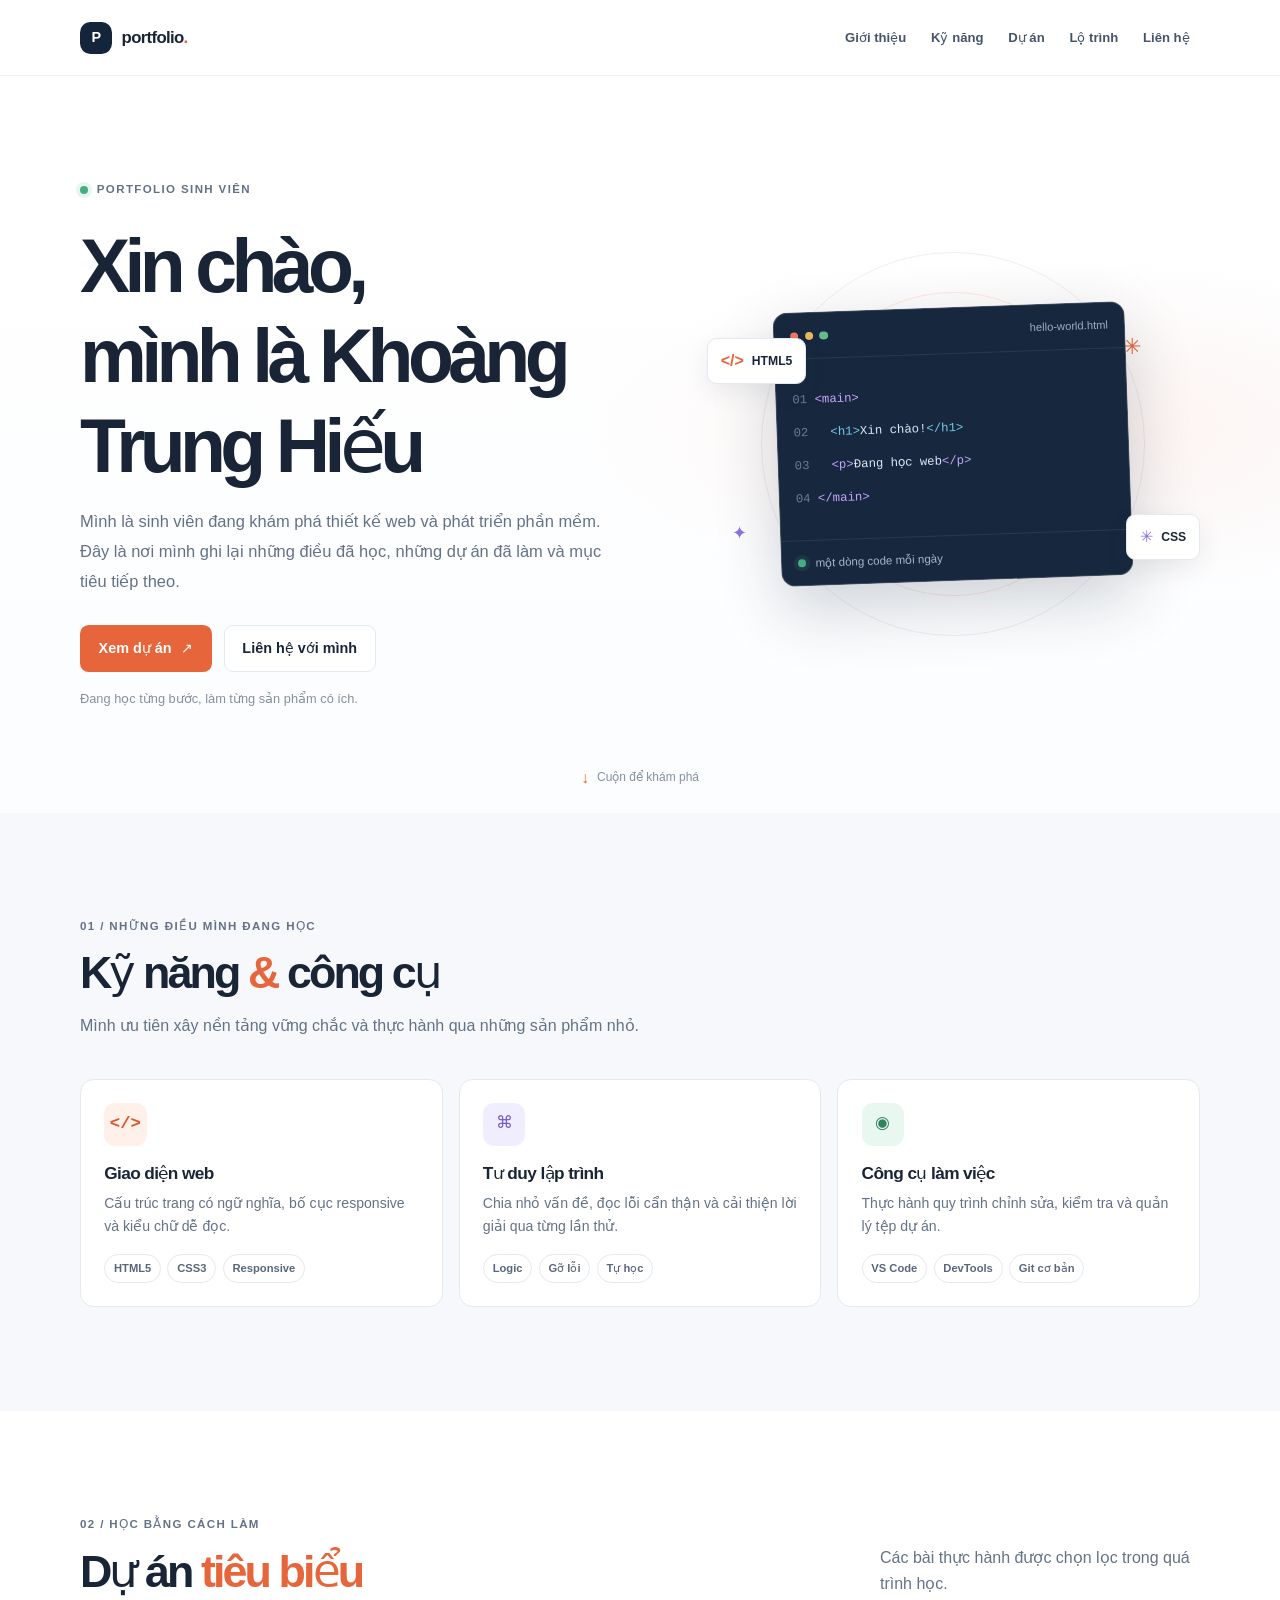
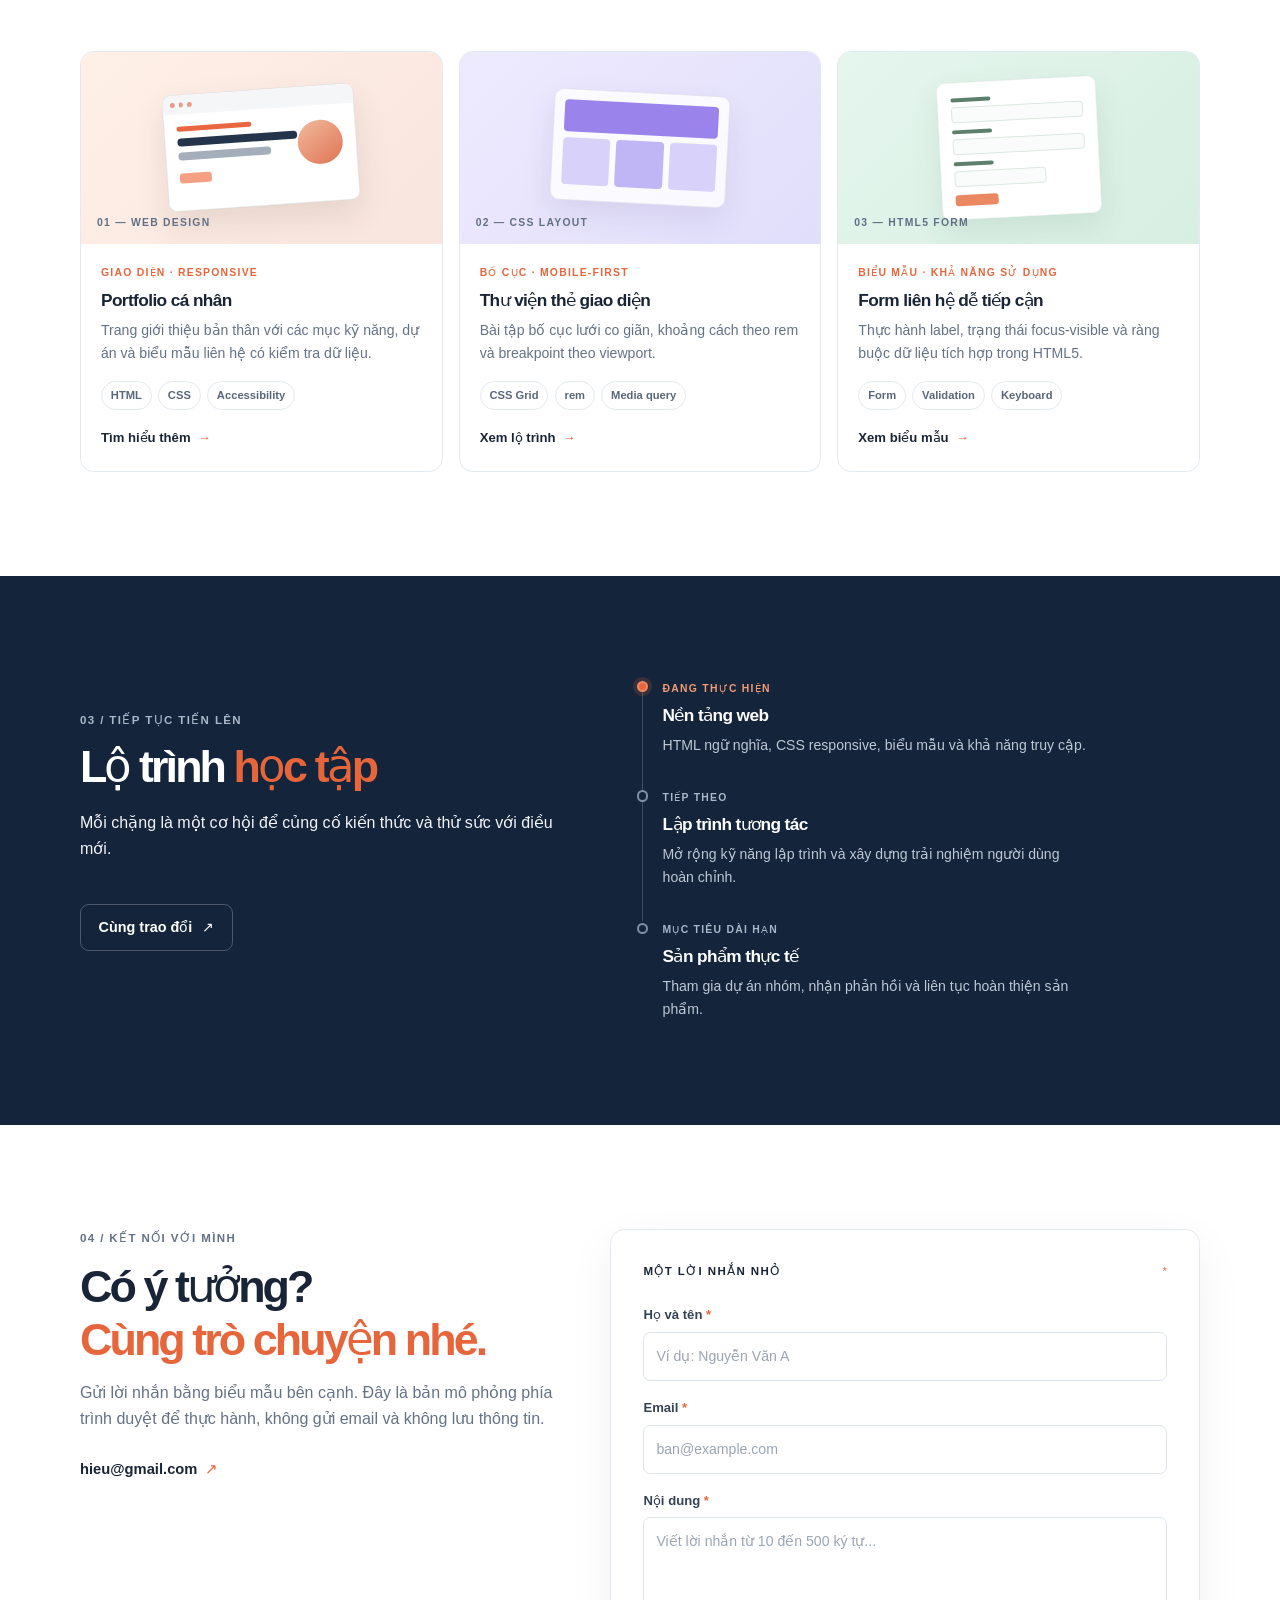
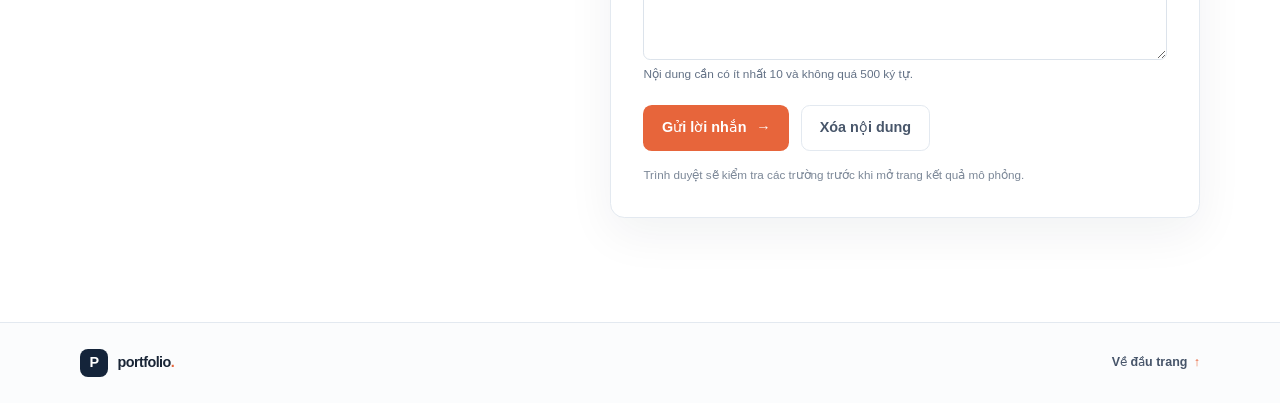
==== index.html @ a83f51d6 "push1" ====
<!doctype html>
<html lang="vi">
  <head>
    <meta charset="utf-8" />
    <meta name="viewport" content="width=device-width, initial-scale=1" />
    <meta
      name="description"
      content="Portfolio cá nhân giới thiệu kỹ năng, dự án và lộ trình học tập."
    />
    <title>Portfolio | Khoàng Trung Hiếu</title>
    <link rel="stylesheet" href="css/style.css" />
  </head>
  <body>
    <a class="skip-link" href="#main">Bỏ qua điều hướng</a>

    <header class="site-header">
      <div class="container header-inner">
        <a class="brand" href="#intro" aria-label="Portfolio, về đầu trang">
          <span class="brand-mark" aria-hidden="true">P</span>
          <span>portfolio<span class="brand-dot">.</span></span>
        </a>
        <nav class="site-nav" aria-label="Điều hướng chính">
          <a href="#intro">Giới thiệu</a>
          <a href="#skills">Kỹ năng</a>
          <a href="#projects">Dự án</a>
          <a href="#learning">Lộ trình</a>
          <a href="#contact">Liên hệ</a>
        </nav>
      </div>
    </header>

    <main id="main">
      <section class="hero section" id="intro" aria-labelledby="intro-title">
        <div class="container hero-grid">
          <div class="hero-copy">
            <p class="eyebrow">
              <span class="status-dot" aria-hidden="true"></span> PORTFOLIO SINH
              VIÊN
            </p>
            <h1 id="intro-title">Xin chào,<br />mình là Khoàng Trung Hiếu</h1>
            <p class="hero-lede">
              Mình là sinh viên đang khám phá thiết kế web và phát triển phần
              mềm. Đây là nơi mình ghi lại những điều đã học, những dự án đã làm
              và mục tiêu tiếp theo.
            </p>
            <div class="hero-actions">
              <a class="button button-primary" href="#projects"
                >Xem dự án <span aria-hidden="true">↗</span></a
              >
              <a class="button button-quiet" href="#contact"
                >Liên hệ với mình</a
              >
            </div>
            <p class="hero-note">
              Đang học từng bước, làm từng sản phẩm có ích.
            </p>
          </div>
          <div
            class="hero-art"
            aria-label="Minh họa các thẻ giao diện và mã HTML"
            role="img"
          >
            <div class="art-orbit orbit-one"></div>
            <div class="art-orbit orbit-two"></div>
            <div class="code-card">
              <div class="code-top">
                <span></span><span></span><span></span
                ><small>hello-world.html</small>
              </div>
              <div class="code-lines" aria-hidden="true">
                <p>
                  <span class="code-muted">01</span>
                  <span class="code-purple">&lt;main&gt;</span>
                </p>
                <p>
                  <span class="code-muted">02</span> &nbsp;
                  <span class="code-blue">&lt;h1&gt;</span>Xin chào!<span
                    class="code-blue"
                    >&lt;/h1&gt;</span
                  >
                </p>
                <p>
                  <span class="code-muted">03</span> &nbsp;
                  <span class="code-purple">&lt;p&gt;</span>Đang học web<span
                    class="code-purple"
                    >&lt;/p&gt;</span
                  >
                </p>
                <p>
                  <span class="code-muted">04</span>
                  <span class="code-purple">&lt;/main&gt;</span>
                </p>
              </div>
              <div class="code-footer">
                <span class="status-dot" aria-hidden="true"></span> một dòng
                code mỗi ngày
              </div>
            </div>
            <div class="floating-chip chip-html">
              <span aria-hidden="true">&lt;/&gt;</span> HTML5
            </div>
            <div class="floating-chip chip-css">
              <span aria-hidden="true">✳</span> CSS
            </div>
            <span class="hero-spark spark-one" aria-hidden="true">✳</span>
            <span class="hero-spark spark-two" aria-hidden="true">✦</span>
          </div>
        </div>
        <a class="scroll-cue" href="#skills"
          ><span aria-hidden="true">↓</span> Cuộn để khám phá</a
        >
      </section>

      <section
        class="section section-soft"
        id="skills"
        aria-labelledby="skills-title"
      >
        <div class="container">
          <div class="section-heading">
            <p class="eyebrow">01 / NHỮNG ĐIỀU MÌNH ĐANG HỌC</p>
            <h2 id="skills-title">
              Kỹ năng <span class="text-accent">&amp;</span> công cụ
            </h2>
            <p>
              Mình ưu tiên xây nền tảng vững chắc và thực hành qua những sản
              phẩm nhỏ.
            </p>
          </div>
          <div class="skills-grid">
            <article class="skill-card">
              <span class="skill-icon icon-orange" aria-hidden="true"
                >&lt;/&gt;</span
              >
              <h3>Giao diện web</h3>
              <p>
                Cấu trúc trang có ngữ nghĩa, bố cục responsive và kiểu chữ dễ
                đọc.
              </p>
              <ul class="tag-list" aria-label="Công nghệ">
                <li>HTML5</li>
                <li>CSS3</li>
                <li>Responsive</li>
              </ul>
            </article>
            <article class="skill-card">
              <span class="skill-icon icon-purple" aria-hidden="true">⌘</span>
              <h3>Tư duy lập trình</h3>
              <p>
                Chia nhỏ vấn đề, đọc lỗi cẩn thận và cải thiện lời giải qua từng
                lần thử.
              </p>
              <ul class="tag-list" aria-label="Kỹ năng">
                <li>Logic</li>
                <li>Gỡ lỗi</li>
                <li>Tự học</li>
              </ul>
            </article>
            <article class="skill-card">
              <span class="skill-icon icon-green" aria-hidden="true">◉</span>
              <h3>Công cụ làm việc</h3>
              <p>
                Thực hành quy trình chỉnh sửa, kiểm tra và quản lý tệp dự án.
              </p>
              <ul class="tag-list" aria-label="Công cụ">
                <li>VS Code</li>
                <li>DevTools</li>
                <li>Git cơ bản</li>
              </ul>
            </article>
          </div>
        </div>
      </section>

      <section class="section" id="projects" aria-labelledby="projects-title">
        <div class="container">
          <div class="section-heading heading-row">
            <div>
              <p class="eyebrow">02 / HỌC BẰNG CÁCH LÀM</p>
              <h2 id="projects-title">
                Dự án <span class="text-accent">tiêu biểu</span>
              </h2>
            </div>
            <p>Các bài thực hành được chọn lọc trong quá trình học.</p>
          </div>
          <div class="projects-grid">
            <article class="project-card project-featured">
              <div class="project-visual visual-portfolio" aria-hidden="true">
                <div class="mini-browser">
                  <div class="mini-browser-bar"><i></i><i></i><i></i></div>
                  <div class="mini-content">
                    <span></span><b></b><b></b><em></em>
                    <div class="mini-avatar"></div>
                  </div>
                </div>
                <span class="visual-label">01 — WEB DESIGN</span>
              </div>
              <div class="project-body">
                <p class="project-kicker">GIAO DIỆN · RESPONSIVE</p>
                <h3>Portfolio cá nhân</h3>
                <p>
                  Trang giới thiệu bản thân với các mục kỹ năng, dự án và biểu
                  mẫu liên hệ có kiểm tra dữ liệu.
                </p>
                <ul class="tag-list" aria-label="Công nghệ dự án portfolio">
                  <li>HTML</li>
                  <li>CSS</li>
                  <li>Accessibility</li>
                </ul>
                <a class="text-link" href="#contact"
                  >Tìm hiểu thêm <span aria-hidden="true">→</span></a
                >
              </div>
            </article>
            <article class="project-card">
              <div class="project-visual visual-layout" aria-hidden="true">
                <div class="layout-window">
                  <span></span><span></span><span></span><span></span
                  ><span></span><span></span>
                </div>
                <span class="visual-label">02 — CSS LAYOUT</span>
              </div>
              <div class="project-body">
                <p class="project-kicker">BỐ CỤC · MOBILE-FIRST</p>
                <h3>Thư viện thẻ giao diện</h3>
                <p>
                  Bài tập bố cục lưới co giãn, khoảng cách theo rem và
                  breakpoint theo viewport.
                </p>
                <ul class="tag-list" aria-label="Công nghệ thư viện giao diện">
                  <li>CSS Grid</li>
                  <li>rem</li>
                  <li>Media query</li>
                </ul>
                <a class="text-link" href="#learning"
                  >Xem lộ trình <span aria-hidden="true">→</span></a
                >
              </div>
            </article>
            <article class="project-card">
              <div class="project-visual visual-form" aria-hidden="true">
                <div class="mini-form">
                  <span></span><b></b><span></span><b></b><span></span
                  ><b class="short-field"></b><i></i>
                </div>
                <span class="visual-label">03 — HTML5 FORM</span>
              </div>
              <div class="project-body">
                <p class="project-kicker">BIỂU MẪU · KHẢ NĂNG SỬ DỤNG</p>
                <h3>Form liên hệ dễ tiếp cận</h3>
                <p>
                  Thực hành label, trạng thái focus-visible và ràng buộc dữ liệu
                  tích hợp trong HTML5.
                </p>
                <ul class="tag-list" aria-label="Công nghệ form">
                  <li>Form</li>
                  <li>Validation</li>
                  <li>Keyboard</li>
                </ul>
                <a class="text-link" href="#contact"
                  >Xem biểu mẫu <span aria-hidden="true">→</span></a
                >
              </div>
            </article>
          </div>
        </div>
      </section>

      <section
        class="section section-dark"
        id="learning"
        aria-labelledby="learning-title"
      >
        <div class="container learning-grid">
          <div class="section-heading">
            <p class="eyebrow">03 / TIẾP TỤC TIẾN LÊN</p>
            <h2 id="learning-title">
              Lộ trình <span class="text-accent">học tập</span>
            </h2>
            <p>
              Mỗi chặng là một cơ hội để củng cố kiến thức và thử sức với điều
              mới.
            </p>
            <a class="button button-outline" href="#contact"
              >Cùng trao đổi <span aria-hidden="true">↗</span></a
            >
          </div>
          <ol class="timeline">
            <li class="timeline-item is-current">
              <span class="timeline-marker" aria-hidden="true"></span>
              <p class="timeline-date">ĐANG THỰC HIỆN</p>
              <h3>Nền tảng web</h3>
              <p>
                HTML ngữ nghĩa, CSS responsive, biểu mẫu và khả năng truy cập.
              </p>
            </li>
            <li class="timeline-item">
              <span class="timeline-marker" aria-hidden="true"></span>
              <p class="timeline-date">TIẾP THEO</p>
              <h3>Lập trình tương tác</h3>
              <p>
                Mở rộng kỹ năng lập trình và xây dựng trải nghiệm người dùng
                hoàn chỉnh.
              </p>
            </li>
            <li class="timeline-item">
              <span class="timeline-marker" aria-hidden="true"></span>
              <p class="timeline-date">MỤC TIÊU DÀI HẠN</p>
              <h3>Sản phẩm thực tế</h3>
              <p>
                Tham gia dự án nhóm, nhận phản hồi và liên tục hoàn thiện sản
                phẩm.
              </p>
            </li>
          </ol>
        </div>
      </section>

      <section
        class="section contact-section"
        id="contact"
        aria-labelledby="contact-title"
      >
        <div class="container contact-grid">
          <div class="contact-copy">
            <p class="eyebrow">04 / KẾT NỐI VỚI MÌNH</p>
            <h2 id="contact-title">
              Có ý tưởng?<br /><span class="text-accent"
                >Cùng trò chuyện nhé.</span
              >
            </h2>
            <p>
              Gửi lời nhắn bằng biểu mẫu bên cạnh. Đây là bản mô phỏng phía
              trình duyệt để thực hành, không gửi email và không lưu thông tin.
            </p>

            <a class="contact-email" href="mailto:hieu@gmail.com.com"
              >hieu@gmail.com <span aria-hidden="true">↗</span></a
            >
          </div>
          <form class="contact-form" action="ket-qua.html" method="get">
            <div class="form-heading">
              <span class="form-step">MỘT LỜI NHẮN NHỎ</span>
              <span class="form-required"
                ><span aria-hidden="true">*</span></span
              >
            </div>
            <div class="form-field">
              <label for="fullname"
                >Họ và tên <span aria-hidden="true">*</span></label
              >
              <input
                id="fullname"
                name="fullname"
                type="text"
                autocomplete="name"
                minlength="2"
                maxlength="80"
                required
                placeholder="Ví dụ: Nguyễn Văn A"
              />
            </div>
            <div class="form-field">
              <label for="email">Email <span aria-hidden="true">*</span></label>
              <input
                id="email"
                name="email"
                type="email"
                autocomplete="email"
                maxlength="254"
                required
                placeholder="ban@example.com"
              />
            </div>
            <div class="form-field">
              <label for="message"
                >Nội dung <span aria-hidden="true">*</span></label
              >
              <textarea
                id="message"
                name="message"
                rows="5"
                minlength="10"
                maxlength="500"
                required
                aria-describedby="message-help"
                placeholder="Viết lời nhắn từ 10 đến 500 ký tự..."
              ></textarea>
              <p class="field-help" id="message-help">
                Nội dung cần có ít nhất 10 và không quá 500 ký tự.
              </p>
            </div>
            <div class="form-actions">
              <button class="button button-primary" type="submit">
                Gửi lời nhắn <span aria-hidden="true">→</span>
              </button>
              <button class="button button-reset" type="reset">
                Xóa nội dung
              </button>
            </div>
            <p class="form-footnote">
              Trình duyệt sẽ kiểm tra các trường trước khi mở trang kết quả mô
              phỏng.
            </p>
          </form>
        </div>
      </section>
    </main>

    <footer class="site-footer">
      <div class="container footer-inner">
        <a class="brand footer-brand" href="#intro"
          ><span class="brand-mark" aria-hidden="true">P</span
          ><span>portfolio<span class="brand-dot">.</span></span></a
        >

        <a class="back-top" href="#intro"
          >Về đầu trang <span aria-hidden="true">↑</span></a
        >
      </div>
    </footer>
  </body>
</html>
---- css/style.css ----
/* Màu và giới hạn chiều rộng dùng chung toàn trang.
   Đổi biến tại đây để cập nhật đồng bộ màu chữ, nền, focus và điểm nhấn. */
:root {
  color-scheme: light;
  --ink: #192536;
  --muted: #647286;
  --soft: #f1f5fa;
  --paper: #ffffff;
  --line: #e3e9f0;
  --focus: #f06b3d;
  --hover: #d9562d;
  --accent: #e7653b;
  --navy: #14243a;
  --green: #46ad83;
  --purple: #8b73df;
  --content: 70rem;
  font-family: "Segoe UI", Arial, sans-serif;
  color: var(--ink);
  background: var(--paper);
  font-synthesis: none;
  text-rendering: optimizeLegibility;
}

/* Tính cả padding và border vào width/height để phần tử không vượt khung. */
* {
  box-sizing: border-box;
}

/* Cuộn tới các mục điều hướng mượt; scroll-padding chừa khoảng thở khi tới đích. */
html {
  scroll-behavior: smooth;
  scroll-padding-top: 1.5rem;
}

/* Cỡ chữ cơ sở 1rem và line-height tạo nhịp đọc thoáng cho nội dung. */
body {
  min-width: 20rem;
  margin: 0;
  font-size: 1rem;
  line-height: 1.65;
}

/* Link giữ màu chữ của vùng chứa; bỏ gạch chân mặc định để dùng kiểu giao diện riêng. */
a {
  color: inherit;
  text-decoration: none;
}

/* Nút và trường nhập kế thừa font trang để kiểu chữ không lệch giữa trình duyệt. */
button,
input,
textarea {
  font: inherit;
}

/* Bỏ lớp chớp màu mặc định trên một số trình duyệt di động khi chạm. */
button,
a,
input,
textarea {
  -webkit-tap-highlight-color: transparent;
}

/* Chỉ báo bàn phím dùng chung cho link, nút và trường nhập.
   Không bỏ outline: viền cam và khoảng lệch giúp nhận biết phần tử đang được focus. */
a:focus-visible,
button:focus-visible,
input:focus-visible,
textarea:focus-visible {
  outline: 0.1875rem solid var(--focus);
  outline-offset: 0.1875rem;
}

/* Nút dùng cùng màu chữ kế thừa, còn màu nền/viền được đặt theo từng biến thể. */
button {
  color: inherit;
}

/* Màu chọn văn bản đồng bộ với bảng màu tối của trang. */
::selection {
  color: var(--paper);
  background: var(--navy);
}

/* Khung nội dung giữa trang: co theo màn hình nhưng có chiều rộng tối đa. */
.container {
  width: min(var(--content), calc(100% - 2.5rem));
  margin-inline: auto;
}

/* Khoảng cách dọc mặc định giữa các phần; breakpoint desktop tăng thêm. */
.section {
  padding-block: 5.5rem;
}

/* Nền dịu để phân biệt một số phần với nền trắng chính. */
.section-soft {
  background: #f6f8fb;
}

/* Nhãn phụ dùng chung cho tiêu đề mục, dự án, form và mốc thời gian. */
.eyebrow,
.project-kicker,
.form-step,
.timeline-date {
  margin: 0;
  color: var(--muted);
  font-size: 0.72rem;
  font-weight: 700;
  letter-spacing: 0.12em;
}

/* Chữ nhấn màu cam dùng trong tiêu đề và các đoạn cần nổi bật. */
.text-accent {
  color: var(--accent);
}

/* Liên kết bỏ qua menu: nằm ngoài màn hình đến khi người dùng bàn phím focus. */
.skip-link {
  position: fixed;
  z-index: 20;
  top: 0.75rem;
  left: 0.75rem;
  padding: 0.65rem 1rem;
  transform: translateY(-160%);
  border-radius: 0.5rem;
  color: var(--paper);
  background: var(--navy);
}

/* Đưa liên kết bỏ qua vào màn hình khi nhận focus bàn phím. */
.skip-link:focus {
  transform: translateY(0);
}

/* Header nằm trên nội dung trang nhưng không che các thành phần focus. */
.site-header {
  position: relative;
  z-index: 5;
  border-bottom: 1px solid rgb(226 233 240 / 75%);
  background: var(--paper);
}

/* Logo và footer dùng flex để căn giữa theo chiều dọc và tách hai đầu. */
.header-inner,
.footer-inner {
  display: flex;
  min-height: 4.7rem;
  align-items: center;
  justify-content: space-between;
  gap: 1.5rem;
}

/* Logo là link về đầu trang; không co lại khi menu chiếm thêm chỗ. */
.brand {
  display: inline-flex;
  flex: 0 0 auto;
  align-items: center;
  gap: 0.6rem;
  font-family: "Segoe UI", Arial, sans-serif;
  font-size: 1.05rem;
  font-weight: 800;
  letter-spacing: -0.04em;
}

/* Ô chữ cái tạo dấu nhận diện logo, giữ hình vuông bằng aspect-ratio. */
.brand-mark {
  display: grid;
  width: 2rem;
  aspect-ratio: 1;
  place-items: center;
  border-radius: 0.65rem;
  color: white;
  background: var(--navy);
  font-size: 0.9rem;
}

/* Dấu chấm trong chữ logo lấy màu nhấn. */
.brand-dot {
  color: var(--accent);
}

/* Menu tự xuống dòng khi thiếu chỗ, căn các liên kết về phía cuối header. */
.site-nav {
  display: flex;
  flex-wrap: wrap;
  align-items: center;
  justify-content: flex-end;
  gap: 0.25rem;
}

/* Vùng bấm menu có padding; transition đặt ở trạng thái gốc để cả vào và ra mượt. */
.site-nav a {
  padding: 0.55rem 0.65rem;
  border-radius: 0.4rem;
  color: #465469;
  font-size: 0.82rem;
  font-weight: 600;
  transition: background-color 180ms ease, color 180ms ease;
}

/* Hover đổi nền nhẹ và màu chữ, không làm mất khả năng focus-visible bằng bàn phím. */
.site-nav a:hover {
  color: var(--ink);
  background: var(--soft);
}

/* Hero là phần giới thiệu đầu trang; gradient nền tạo điểm nhấn mà không cần ảnh ngoài. */
.hero {
  position: relative;
  display: flex;
  min-height: 36rem;
  align-items: center;
  overflow: hidden;
  padding-block: 5rem 6rem;
  background:
    radial-gradient(ellipse at 82% 48%, rgb(231 101 59 / 8%), transparent 29rem),
    linear-gradient(180deg, #fff 0%, #fcfdff 100%);
}

/* Mobile-first: hero xếp nội dung theo cột; hai cột chỉ bật ở breakpoint 48rem. */
.hero-grid {
  display: grid;
  align-items: center;
  gap: 3rem;
}

/* Đặt nội dung giới thiệu phía trên hình minh họa khi các lớp giao nhau. */
.hero-copy {
  position: relative;
  z-index: 1;
}

/* Căn chấm trạng thái và nhãn phụ thành một hàng. */
.hero-copy .eyebrow {
  display: flex;
  align-items: center;
  gap: 0.55rem;
}

/* Chấm trạng thái nhỏ, không co khi đứng trong flex; vòng mờ tăng độ nhận biết. */
.status-dot {
  display: inline-block;
  width: 0.5rem;
  height: 0.5rem;
  flex: 0 0 auto;
  border-radius: 50%;
  background: var(--green);
  box-shadow: 0 0 0 0.25rem rgb(70 173 131 / 12%);
}

/* Cho phép chữ dài tự ngắt, tránh làm tràn khung trên màn hình hẹp. */
h1,
h2,
h3,
p {
  overflow-wrap: anywhere;
}

/* Kiểu chữ và khoảng cách dòng nhất quán cho các cấp tiêu đề. */
h1,
h2,
h3 {
  font-family: "Segoe UI", Arial, sans-serif;
  line-height: 1.2;
}

/* Tiêu đề hero co giãn theo viewport nhưng vẫn nằm trong giới hạn dễ đọc. */
.hero h1 {
  max-width: 42rem;
  margin: 1.35rem 0 1rem;
  font-size: clamp(2.65rem, 8vw, 4.7rem);
  font-weight: 800;
  letter-spacing: -0.075em;
}

/* Đoạn giới thiệu giới hạn chiều rộng để dòng văn bản không quá dài. */
.hero-lede {
  max-width: 34rem;
  margin: 0;
  color: var(--muted);
  font-size: 1.03rem;
  line-height: 1.8;
}

/* Các nhóm hành động dùng flex và có thể xuống dòng trên màn hình nhỏ. */
.hero-actions,
.form-actions {
  display: flex;
  flex-wrap: wrap;
  align-items: center;
  gap: 0.75rem;
}

/* Tách cụm nút khỏi phần giới thiệu bằng khoảng cách trên. */
.hero-actions {
  margin-top: 1.8rem;
}

/* Kiểu cơ sở cho link dạng nút và button thật; transition đặt ở gốc để
   hover và trạng thái trở về đều mượt, transform không làm xê dịch bố cục. */
.button {
  display: inline-flex;
  min-height: 2.9rem;
  align-items: center;
  justify-content: center;
  gap: 0.6rem;
  padding: 0.7rem 1.1rem;
  border: 1px solid transparent;
  border-radius: 0.55rem;
  cursor: pointer;
  font-size: 0.9rem;
  font-weight: 700;
  line-height: 1.2;
  transition: background-color 180ms ease, border-color 180ms ease, color 180ms ease, transform 180ms ease;
}

/* Trạng thái nhấn tạo chuyển động xuống rất nhẹ để phản hồi thao tác. */
.button:active {
  transform: translateY(0.0625rem);
}

/* Nút chính dùng màu nhấn với chữ trắng để phân cấp hành động. */
.button-primary {
  color: white;
  background: var(--accent);
}

/* Màu hover tối hơn nền gốc để nút vẫn dễ nhận biết khi rê chuột. */
.button-primary:hover {
  background: var(--hover);
}

/* Nút phụ có viền nhẹ, ít nổi bật hơn hành động chính. */
.button-quiet {
  border-color: var(--line);
  color: var(--ink);
  background: white;
}

/* Link nút phụ và nút reset chia sẻ nền hover nhẹ. */
.button-quiet:hover,
.button-reset:hover {
  border-color: #cad4df;
  background: var(--soft);
}

/* Ghi chú dưới nút dùng sắc xám dịu, tách khỏi nội dung chính. */
.hero-note {
  margin: 1rem 0 0;
  color: #8490a0;
  font-size: 0.8rem;
}

/* Vùng minh họa làm gốc định vị cho các hình trang trí tuyệt đối. */
.hero-art {
  position: relative;
  display: grid;
  min-height: 19rem;
  place-items: center;
  isolation: isolate;
}

/* Các vòng trang trí đặt phía sau card, không chiếm chỗ trong luồng bố cục. */
.art-orbit {
  position: absolute;
  z-index: -1;
  border: 1px solid rgb(231 101 59 / 14%);
  border-radius: 50%;
}

/* Vòng nhỏ và lớn tạo nhiều lớp chiều sâu quanh minh họa. */
.orbit-one {
  width: 19rem;
  aspect-ratio: 1;
}

/* Vòng ngoài đổi viền nhạt hơn để không cạnh tranh với nội dung. */
.orbit-two {
  width: 24rem;
  aspect-ratio: 1;
  border-color: rgb(20 36 58 / 7%);
}

/* Thẻ minh họa mã giả: giới hạn chiều rộng, cắt nội dung thừa và tạo bóng. */
.code-card {
  z-index: 1;
  width: min(100%, 22rem);
  overflow: hidden;
  border: 1px solid rgb(255 255 255 / 20%);
  border-radius: 0.9rem;
  color: #dae6f5;
  background: #17283e;
  box-shadow: 0 1.5rem 4rem rgb(24 40 61 / 20%);
  transform: rotate(-2deg);
  transition: transform 180ms ease;
}

/* Rê chuột làm thẻ thẳng nhẹ và nâng lên; không thay đổi kích thước bố cục. */
.code-card:hover {
  transform: rotate(0) translateY(-0.25rem);
}

/* Thanh tiêu đề giả lập cửa sổ trình soạn thảo. */
.code-top {
  display: flex;
  height: 2.9rem;
  align-items: center;
  gap: 0.4rem;
  padding-inline: 1rem;
  border-bottom: 1px solid rgb(255 255 255 / 8%);
}

/* Ba chấm màu biểu thị nút cửa sổ trang trí. */
.code-top>span {
  width: 0.52rem;
  height: 0.52rem;
  border-radius: 50%;
  background: #ee7761;
}

/* Chấm thứ hai dùng màu vàng. */
.code-top>span:nth-child(2) {
  background: #e7b75a;
}

/* Chấm thứ ba dùng màu xanh. */
.code-top>span:nth-child(3) {
  background: #64ba8c;
}

/* Tên tệp được đẩy sang phải trong thanh tiêu đề. */
.code-top small {
  margin-left: auto;
  color: #9cabc0;
  font-size: 0.7rem;
}

/* Khối mã giả dùng font monospace để giống trình soạn thảo. */
.code-lines {
  padding: 1.1rem 1rem;
  font-family: Consolas, "Courier New", monospace;
  font-size: 0.77rem;
}

/* Mỗi dòng có khoảng cách dọc đều, không phụ thuộc margin mặc định của p. */
.code-lines p {
  margin: 0.8rem 0;
}

/* Màu riêng cho số dòng, thẻ và văn bản trong minh họa mã. */
.code-muted {
  color: #6b7c92;
}

/* Tô màu cú pháp minh họa. */
.code-purple {
  color: #c4a5ff;
}

/* Tô màu cú pháp minh họa. */
.code-blue {
  color: #75c9e8;
}

/* Chân thẻ mã đặt thông điệp trạng thái và đường phân cách. */
.code-footer {
  display: flex;
  align-items: center;
  gap: 0.6rem;
  padding: 0.8rem 1rem;
  border-top: 1px solid rgb(255 255 255 / 8%);
  color: #a7b5c7;
  font-size: 0.72rem;
}

/* Nhãn nổi đặt tuyệt đối trong vùng minh họa, phía trên các vòng trang trí. */
.floating-chip {
  position: absolute;
  z-index: 2;
  display: flex;
  align-items: center;
  gap: 0.5rem;
  padding: 0.55rem 0.8rem;
  border: 1px solid var(--line);
  border-radius: 0.6rem;
  background: white;
  box-shadow: 0 0.5rem 1.5rem rgb(31 47 69 / 8%);
  font-size: 0.76rem;
  font-weight: 700;
}

/* Biểu tượng trong nhãn nổi lấy màu nhấn mặc định. */
.floating-chip span {
  color: var(--accent);
  font-size: 1rem;
}

/* Vị trí nhãn công nghệ HTML trên vùng minh họa. */
.chip-html {
  top: 15%;
  left: 0;
}

/* Vị trí nhãn công nghệ CSS đối diện nhãn HTML. */
.chip-css {
  right: 0;
  bottom: 12%;
}

/* Biểu tượng CSS dùng màu tím để phân biệt nhãn. */
.chip-css span {
  color: var(--purple);
}

/* Các ký hiệu trang trí đặt tuyệt đối và không tham gia bố cục. */
.hero-spark {
  position: absolute;
  color: var(--accent);
}

/* Vị trí và kích thước ký hiệu trang trí phía trên. */
.spark-one {
  top: 12%;
  right: 12%;
  font-size: 1.4rem;
}

/* Ký hiệu phía dưới đổi màu để tạo cân bằng thị giác. */
.spark-two {
  bottom: 16%;
  left: 5%;
  color: var(--purple);
  font-size: 1.1rem;
}

/* Gợi ý cuộn được căn giữa đáy hero; transform chỉ dùng để căn vị trí. */
.scroll-cue {
  position: absolute;
  bottom: 1.35rem;
  left: 50%;
  display: flex;
  align-items: center;
  gap: 0.5rem;
  transform: translateX(-50%);
  color: #8490a0;
  font-size: 0.75rem;
}

/* Mũi tên chỉ hướng cuộn dùng màu nhấn. */
.scroll-cue span {
  color: var(--accent);
  font-size: 1rem;
}

/* Tiêu đề mỗi phần có giới hạn chiều rộng và khoảng cách với nội dung tiếp theo. */
.section-heading {
  max-width: 39rem;
  margin-bottom: 2.5rem;
}

/* Cỡ chữ tiêu đề các phần co theo viewport trong một khoảng dễ đọc. */
.section-heading h2,
.contact-copy h2 {
  margin: 0.65rem 0 0.8rem;
  font-size: clamp(2rem, 5vw, 2.8rem);
  font-weight: 800;
  letter-spacing: -0.065em;
}

/* Mô tả tiêu đề dùng màu phụ; reset margin mặc định để khoảng cách nhất quán. */
.section-heading>p:last-child,
.contact-copy>p:not(.eyebrow) {
  margin: 0;
  color: var(--muted);
}

/* Lưới kỹ năng, dự án, ghi chú: một cột trên mobile, nhiều cột ở media query. */
.skills-grid,
.projects-grid,
.notes-grid {
  display: grid;
  gap: 1rem;
}

/* Khung card có viền, nền và transition chung; :focus-within bên dưới hỗ trợ
   bàn phím khi link con trong card được focus. */
.skill-card,
.project-card,
.answer-card,
.note-card {
  border: 1px solid var(--line);
  border-radius: 0.85rem;
  background: var(--paper);
  transition: transform 180ms ease, border-color 180ms ease, box-shadow 180ms ease;
}

/* Khoảng đệm bên trong card kỹ năng. */
.skill-card {
  padding: 1.45rem;
}

/* Hover hoặc focus link con đều nâng card nhẹ; :focus-within truyền phản hồi
   của focus từ phần tử con lên toàn card mà không cần thêm tabindex. */
.skill-card:hover,
.project-card:hover,
.skill-card:focus-within,
.project-card:focus-within,
.answer-card:hover,
.answer-card:focus-within,
.note-card:hover,
.note-card:focus-within {
  transform: translateY(-0.25rem);
  border-color: #d4dce7;
  box-shadow: 0 0.8rem 1.8rem rgb(25 37 54 / 6%);
}

/* Biểu tượng kỹ năng nằm giữa ô vuông có nền màu riêng. */
.skill-icon {
  display: grid;
  width: 2.65rem;
  height: 2.65rem;
  place-items: center;
  border-radius: 0.7rem;
  font-family: Consolas, monospace;
  font-size: 1.08rem;
  font-weight: 700;
}

/* Mỗi kỹ năng có màu nền và màu biểu tượng riêng. */
.icon-orange {
  color: #d9562d;
  background: #fff0e9;
}

/* Biến thể tím cho biểu tượng. */
.icon-purple {
  color: #725bc4;
  background: #f0edff;
}

/* Biến thể xanh cho biểu tượng. */
.icon-green {
  color: #32815f;
  background: #e8f7ef;
}

/* Tiêu đề card dùng chung kích thước và khoảng cách. */
.skill-card h3,
.project-body h3,
.timeline-item h3,
.answer-card h3,
.note-card h3 {
  margin: 1.1rem 0 0.5rem;
  font-size: 1.08rem;
  font-weight: 750;
  letter-spacing: -0.035em;
}

/* Mô tả card giới hạn độ đậm và cỡ chữ để tiêu đề nổi bật hơn. */
.skill-card>p,
.project-body>p:not(.project-kicker),
.timeline-item>p:last-child,
.note-card>p {
  margin: 0;
  color: var(--muted);
  font-size: 0.88rem;
}

/* Danh sách tag được trình bày theo hàng và tự xuống dòng khi cần. */
.tag-list {
  display: flex;
  flex-wrap: wrap;
  gap: 0.4rem;
  margin: 1rem 0 0;
  padding: 0;
  list-style: none;
}

/* Tag là nhãn nhỏ có viền, bo tròn, không dùng dấu đầu dòng. */
.tag-list li {
  padding: 0.25rem 0.55rem;
  border: 1px solid var(--line);
  border-radius: 10rem;
  color: #59677a;
  font-size: 0.7rem;
  font-weight: 600;
}

/* Hàng tiêu đề dự án căn tiêu đề và đoạn mô tả ở hai phía trên desktop. */
.heading-row {
  display: flex;
  max-width: none;
  align-items: end;
  justify-content: space-between;
  gap: 2rem;
}

/* Giới hạn độ rộng mô tả ở hàng tiêu đề để giữ nhịp đọc. */
.heading-row>p {
  max-width: 20rem;
  padding-bottom: 0.85rem;
}

/* Cắt phần trang trí ảnh dự án ở ranh giới card. */
.project-card {
  overflow: hidden;
}

/* Vùng minh họa dự án giữ chiều cao tối thiểu và căn hình vào giữa. */
.project-visual {
  position: relative;
  display: grid;
  min-height: 12rem;
  overflow: hidden;
  place-items: center;
}

/* Mỗi loại dự án có nền minh họa riêng để phân biệt bằng thị giác. */
.visual-portfolio {
  background: linear-gradient(135deg, #fff0e7, #f8e5de);
}

/* Nền minh họa bố cục CSS. */
.visual-layout {
  background: linear-gradient(135deg, #eeeafe, #e1defb);
}

/* Nền minh họa form. */
.visual-form {
  background: linear-gradient(135deg, #e5f6ed, #d7eee2);
}

/* Nhãn nhỏ nằm sát đáy góc trái ảnh minh họa. */
.visual-label {
  position: absolute;
  bottom: 0.8rem;
  left: 1rem;
  color: #627085;
  font-size: 0.65rem;
  font-weight: 700;
  letter-spacing: 0.12em;
}

/* Cửa sổ trình duyệt thu nhỏ chỉ là hình minh họa CSS, không phải iframe. */
.mini-browser {
  width: 12rem;
  overflow: hidden;
  border: 1px solid rgb(25 37 54 / 10%);
  border-radius: 0.55rem;
  background: white;
  box-shadow: 0 0.9rem 2rem rgb(91 62 50 / 12%);
  transform: rotate(-4deg);
}

/* Thanh trên cùng của trình duyệt thu nhỏ. */
.mini-browser-bar {
  display: flex;
  gap: 0.22rem;
  padding: 0.45rem;
  background: #f5f6f8;
}

/* Dấu tròn trang trí trên thanh trình duyệt thu nhỏ. */
.mini-browser-bar i {
  width: 0.3rem;
  height: 0.3rem;
  border-radius: 50%;
  background: #e89b87;
}

/* Nội dung giả lập bên trong trình duyệt làm gốc cho avatar tuyệt đối. */
.mini-content {
  position: relative;
  min-height: 6rem;
  padding: 0.75rem;
}

/* Các thanh giả lập tiêu đề và dòng chữ trong bản xem trước. */
.mini-content>span,
.mini-content>b {
  display: block;
  width: 45%;
  height: 0.3rem;
  margin-bottom: 0.42rem;
  border-radius: 2rem;
  background: #e96740;
}

/* Thanh tiêu đề chính rộng hơn và dùng màu tối. */
.mini-content>b {
  width: 72%;
  height: 0.5rem;
  background: #24344a;
}

/* Thanh thứ hai ngắn và nhạt hơn thanh tiêu đề. */
.mini-content>b:nth-of-type(2) {
  width: 56%;
  background: #a4adba;
}

/* Thanh màu tượng trưng cho nút trong bản xem trước. */
.mini-content>em {
  display: block;
  width: 2rem;
  height: 0.6rem;
  margin-top: 0.8rem;
  border-radius: 0.2rem;
  background: #f5a082;
}

/* Hình tròn trang trí đại diện ảnh hồ sơ trong bản xem trước. */
.mini-avatar {
  position: absolute;
  top: 0.9rem;
  right: 0.8rem;
  width: 2.8rem;
  height: 2.8rem;
  border-radius: 50%;
  background: linear-gradient(145deg, #f2ba9c, #df7455);
}

/* Lưới giả lập ba cột và hai hàng cho dự án layout. */
.layout-window {
  display: grid;
  width: 11rem;
  height: 7rem;
  grid-template-columns: repeat(3, 1fr);
  grid-template-rows: 0.7fr 1fr;
  gap: 0.35rem;
  padding: 0.6rem;
  border: 1px solid rgb(59 47 112 / 10%);
  border-radius: 0.6rem;
  background: rgb(255 255 255 / 80%);
  box-shadow: 0 0.8rem 1.8rem rgb(67 57 121 / 10%);
  transform: rotate(3deg);
}

/* Ô nội dung lưới dùng nền tím nhạt. */
.layout-window span {
  border-radius: 0.25rem;
  background: #d8d1fa;
}

/* Ô đầu trải qua ba cột, mô phỏng thanh tiêu đề. */
.layout-window span:first-child {
  grid-column: span 3;
  background: #9a84ec;
}

/* Ô thứ ba có sắc độ khác để minh họa các khối không đồng nhất. */
.layout-window span:nth-child(3) {
  background: #c1b6f5;
}

/* Thẻ form thu nhỏ dùng grid để xếp các nhãn/trường giả lập. */
.mini-form {
  display: grid;
  width: 10rem;
  gap: 0.32rem;
  padding: 0.8rem;
  border: 1px solid rgb(41 101 71 / 10%);
  border-radius: 0.55rem;
  background: white;
  box-shadow: 0 0.8rem 1.8rem rgb(39 101 70 / 10%);
  transform: rotate(-3deg);
}

/* Các thanh nhỏ mô phỏng nhãn trường trong form. */
.mini-form span {
  width: 2.5rem;
  height: 0.25rem;
  margin-top: 0.12rem;
  border-radius: 2rem;
  background: #5b806b;
}

/* Các ô dài mô phỏng trường nhập. */
.mini-form b {
  height: 1rem;
  border: 1px solid #dce8df;
  border-radius: 0.25rem;
  background: #f9fcfa;
}

/* Trường cuối ngắn hơn để tạo đa dạng cho hình minh họa. */
.mini-form .short-field {
  width: 70%;
}

/* Thanh nút gửi giả lập nằm ở cuối form. */
.mini-form i {
  width: 2.7rem;
  height: 0.65rem;
  margin-top: 0.2rem;
  border-radius: 0.2rem;
  background: #e98861;
}

/* Khoảng đệm riêng cho nội dung bên dưới ảnh dự án. */
.project-body {
  padding: 1.25rem;
}

/* Nhãn phân loại dự án dùng màu cam và cỡ chữ nhỏ. */
.project-body .project-kicker {
  color: var(--accent);
  font-size: 0.65rem;
}

/* Tiêu đề dự án gần nhãn phân loại hơn so với mặc định chung của card. */
.project-body h3 {
  margin-top: 0.55rem;
}

/* Link hành động trong card dự án. */
.text-link {
  display: inline-flex;
  align-items: center;
  gap: 0.45rem;
  margin-top: 1.1rem;
  color: var(--ink);
  font-size: 0.82rem;
  font-weight: 700;
}

/* Mũi tên dùng màu nhấn và transition ở trạng thái gốc. */
.text-link span,
.back-top span {
  color: var(--accent);
  transition: transform 180ms ease;
}

/* Hover dịch mũi tên sang phải để bổ sung phản hồi cho link. */
.text-link:hover span,
.back-top:hover span {
  transform: translateX(0.2rem);
}

/* Nền tối cho phần lộ trình; đổi màu chữ mặc định để đủ tương phản. */
.section-dark {
  color: #f2f5f9;
  background: var(--navy);
}

/* Lộ trình xếp dọc trên mobile, chia cột ở màn hình rộng hơn. */
.learning-grid {
  display: grid;
  gap: 3rem;
}

/* Trên nền tối, nhãn và mô tả dùng màu sáng dịu để giữ khả năng đọc. */
.section-dark .eyebrow,
.section-dark .section-heading>p:last-child {
  color: #a9b7c8;
}

/* Tiêu đề phần tối dùng màu trắng. */
.section-dark .section-heading h2 {
  color: white;
}

/* Nút viền trên nền tối; giữ tương phản chữ trắng. */
.button-outline {
  margin-top: 1.6rem;
  border-color: rgb(255 255 255 / 24%);
  color: white;
}

/* Hover thêm nền trong suốt và làm viền nổi bật hơn. */
.button-outline:hover {
  border-color: rgb(255 255 255 / 50%);
  background: rgb(255 255 255 / 8%);
}

/* Timeline tự vẽ đường thời gian bằng viền trái của từng mục. */
.timeline {
  margin: 0;
  padding: 0 0 0 1.4rem;
  list-style: none;
}

/* Mỗi mục timeline có đường nối và khoảng cách với mục kế tiếp. */
.timeline-item {
  position: relative;
  padding: 0 0 2rem 1.25rem;
  border-left: 1px solid rgb(255 255 255 / 19%);
}

/* Mục cuối bỏ đoạn đường nối thừa bên dưới. */
.timeline-item:last-child {
  padding-bottom: 0;
  border-left-color: transparent;
}

/* Chấm mốc đặt chồng lên đường timeline. */
.timeline-marker {
  position: absolute;
  top: 0.1rem;
  left: -0.38rem;
  width: 0.7rem;
  height: 0.7rem;
  border: 2px solid #8190a4;
  border-radius: 50%;
  background: var(--navy);
}

/* Mốc hiện tại nổi bật bằng màu cam và quầng sáng. */
.is-current .timeline-marker {
  border-color: #ee8a62;
  background: var(--accent);
  box-shadow: 0 0 0 0.25rem rgb(231 101 59 / 17%);
}

/* Ngày/mô tả trạng thái trên nền tối dùng chữ nhỏ, sáng. */
.timeline-date {
  color: #a9b7c8;
  font-size: 0.65rem;
}

/* Nhãn trạng thái hiện tại dùng màu cam nhạt. */
.is-current .timeline-date {
  color: #f39a76;
}

/* Tiêu đề các mốc dùng màu trắng để phân biệt với mô tả. */
.timeline-item h3 {
  margin: 0.5rem 0;
  color: white;
}

/* Mô tả mốc giới hạn chiều rộng, màu sáng dịu trên nền tối. */
.timeline-item>p:last-child {
  max-width: 27rem;
  color: #bdc8d5;
}

/* Cột liên hệ xếp dọc trên mobile và chuyển thành hai cột tại breakpoint. */
.contact-grid {
  display: grid;
  align-items: start;
  gap: 2.5rem;
}

/* Khoảng cách tiêu đề phần liên hệ được tinh chỉnh riêng. */
.contact-copy h2 {
  margin-top: 0.7rem;
}

/* Đoạn giới thiệu form không kéo dài quá rộng. */
.contact-copy>p:not(.eyebrow) {
  max-width: 30rem;
}

/* Hộp lưu ý dùng nền ấm và bố cục flex để icon không đẩy chữ. */
.contact-note {
  display: flex;
  align-items: flex-start;
  gap: 0.7rem;
  padding: 0.9rem;
  border: 1px solid #f1dfd5;
  border-radius: 0.6rem;
  background: #fff8f4;
}

/* Hộp lưu ý cạnh phần giới thiệu có giới hạn chiều rộng và khoảng cách trên. */
.contact-copy .contact-note {
  max-width: 27rem;
  margin-top: 1.35rem;
}

/* Icon thông tin là hình tròn cố định, căn giữa chữ i. */
.note-icon {
  display: grid;
  width: 1.25rem;
  height: 1.25rem;
  flex: 0 0 auto;
  place-items: center;
  border-radius: 50%;
  color: white;
  background: var(--accent);
  font-size: 0.75rem;
  font-weight: 700;
}

/* Nội dung lưu ý nhỏ, màu nâu đậm trên nền ấm. */
.contact-note p {
  margin: 0;
  color: #79513f;
  font-size: 0.78rem;
}

/* Link email trình bày thành hàng và có biểu tượng mở liên kết. */
.contact-email {
  display: inline-flex;
  align-items: center;
  gap: 0.45rem;
  margin-top: 1.5rem;
  color: var(--ink);
  font-size: 0.92rem;
  font-weight: 700;
}

/* Mũi tên email lấy màu điểm nhấn. */
.contact-email span {
  color: var(--accent);
}

/* min-width: 0 cho phép form co theo cột grid, không đẩy tràn viewport. */
.contact-form {
  min-width: 0;
  padding: clamp(1.15rem, 4vw, 2rem);
  border: 1px solid var(--line);
  border-radius: 0.9rem;
  background: white;
  box-shadow: 0 1rem 3rem rgb(25 37 54 / 6%);
}

/* Tiêu đề form cho phép xuống dòng khi màn hình hẹp. */
.form-heading {
  display: flex;
  flex-wrap: wrap;
  align-items: center;
  justify-content: space-between;
  gap: 0.5rem;
  margin-bottom: 1.4rem;
}

/* Nhãn nhỏ đầu form dùng màu chữ chính. */
.form-step {
  color: var(--ink);
}

/* Chú thích trường bắt buộc dùng màu phụ. */
.form-required {
  color: var(--muted);
  font-size: 0.72rem;
}

/* Dấu sao trong chú thích và label dùng màu nhấn. */
.form-required span,
.form-field label span {
  color: var(--accent);
}

/* Mỗi trường nhập có khoảng cách trên và được phép co trong cột form. */
.form-field {
  min-width: 0;
  margin-top: 1rem;
}

/* Label hiển thị trên trường nhập, giúp giữ liên kết và vùng bấm rõ ràng. */
.form-field label {
  display: block;
  margin-bottom: 0.38rem;
  color: #344256;
  font-size: 0.82rem;
  font-weight: 700;
}

/* Input và textarea chiếm hết chiều rộng cột; border-box ở đầu file giúp
   padding/viền nằm trong width: 100%, tránh tràn trên màn hình nhỏ. */
.form-field input,
.form-field textarea {
  display: block;
  width: 100%;
  min-width: 0;
  padding: 0.75rem;
  border: 1px solid #dce3eb;
  border-radius: 0.45rem;
  color: var(--ink);
  background: white;
  font-size: 0.88rem;
  transition: border-color 180ms ease, box-shadow 180ms ease;
}

/* Placeholder dịu hơn dữ liệu nhập, vẫn đủ phân biệt với label. */
.form-field input::placeholder,
.form-field textarea::placeholder {
  color: #9aa5b3;
}

/* Khi con trỏ vào trường, đổi viền và thêm quầng nhẹ; outline bàn phím
   vẫn được giữ bởi :focus-visible ở phần reset chung đầu file. */
.form-field input:focus,
.form-field textarea:focus {
  border-color: var(--focus);
  box-shadow: 0 0 0 0.2rem rgb(240 107 61 / 11%);
}

/* Textarea cao tối thiểu và chỉ cho phép kéo dọc để không phá bố cục ngang. */
.form-field textarea {
  min-height: 8rem;
  resize: vertical;
}

/* Hướng dẫn aria-describedby dưới textarea dùng cỡ nhỏ và màu phụ. */
.field-help {
  margin: 0.35rem 0 0;
  color: var(--muted);
  font-size: 0.74rem;
}

/* Tạo khoảng cách giữa các trường và cụm nút form. */
.form-actions {
  margin-top: 1.25rem;
}

/* Nút xóa là hành động phụ, không cạnh tranh với nút gửi. */
.button-reset {
  border-color: var(--line);
  color: #48566a;
  background: white;
}

/* Giải thích cách kiểm tra form đặt dưới các nút với cỡ chữ nhỏ. */
.form-footnote {
  margin: 0.9rem 0 0;
  color: #7b8797;
  font-size: 0.73rem;
}

/* Footer phân cách nội dung bằng đường viền nhẹ. */
.site-footer {
  border-top: 1px solid var(--line);
  background: #fbfcfd;
}

/* Chiều cao tối thiểu cho hàng footer desktop. */
.footer-inner {
  min-height: 5rem;
}

/* Chú thích và dòng phụ trong footer dùng cỡ chữ nhỏ. */
.footer-inner>p,
.footer-inner>span {
  margin: 0;
  color: var(--muted);
  font-size: 0.77rem;
}

/* Logo footer nhỏ hơn logo đầu trang. */
.footer-brand {
  font-size: 0.9rem;
}

/* Thu gọn ô biểu tượng logo trong footer. */
.footer-brand .brand-mark {
  width: 1.75rem;
  border-radius: 0.5rem;
}

/* Link trở lại đầu trang được căn theo hàng với mũi tên. */
.back-top {
  display: inline-flex;
  align-items: center;
  gap: 0.4rem;
  color: #465469;
  font-size: 0.78rem;
  font-weight: 600;
}

/* Trang kết quả dùng flex để footer nằm cuối màn hình kể cả khi ít nội dung. */
.result-page {
  display: flex;
  min-height: 100vh;
  flex-direction: column;
}

/* Nội dung kết quả căn giữa theo cả hai chiều; nền chỉ có tác dụng trang trí. */
.result-main {
  display: grid;
  flex: 1;
  place-items: center;
  padding: 3rem 1.25rem;
  background: radial-gradient(ellipse at 50% 25%, #fff0e8, transparent 30rem), #f7f9fc;
}

/* Khung thông báo giới hạn chiều rộng để đoạn văn dễ đọc. */
.result-card {
  width: min(100%, 39rem);
  padding: clamp(1.5rem, 5vw, 3rem);
  border: 1px solid var(--line);
  border-radius: 1rem;
  background: white;
  box-shadow: 0 1rem 3rem rgb(25 37 54 / 7%);
}

/* Dấu kiểm thị giác cho biết form đã qua kiểm tra trình duyệt,
   không có nghĩa dữ liệu đã được gửi tới máy chủ. */
.result-icon {
  display: grid;
  width: 3rem;
  height: 3rem;
  margin-bottom: 1.2rem;
  place-items: center;
  border-radius: 50%;
  color: #287853;
  background: #e8f7ef;
  font-size: 1.4rem;
  font-weight: 700;
}

/* Tiêu đề kết quả và tiêu đề trang bài luyện chia sẻ kiểu chữ co giãn. */
.result-card h1,
.practice-hero h1 {
  margin: 0.55rem 0 0.8rem;
  font-size: clamp(2rem, 6vw, 3rem);
  font-weight: 800;
  letter-spacing: -0.065em;
}

/* Đoạn nội dung thông báo dùng màu phụ. */
.result-card>p:not(.eyebrow) {
  color: var(--muted);
}

/* Khoảng cách cho lời nhắc an toàn trên trang kết quả. */
.result-warning {
  margin-block: 1.4rem;
}

/* Nút quay lại tách khỏi phần cảnh báo. */
.result-card .button {
  margin-top: 0.4rem;
}

/* Phần đầu của trang đáp án dùng nền gradient nhẹ và khoảng cách riêng. */
.practice-hero {
  padding-block: 4.5rem;
  background:
    radial-gradient(ellipse at 84% 30%, rgb(231 101 59 / 8%), transparent 25rem),
    #fff;
}

/* Giới hạn tiêu đề trang bài luyện. */
.practice-hero h1 {
  max-width: 43rem;
}

/* Mô tả trang bài luyện giữ độ rộng dễ đọc. */
.practice-hero .container>p:not(.eyebrow) {
  max-width: 42rem;
  margin: 0 0 1.4rem;
  color: var(--muted);
}

/* Lưới đáp án xếp một cột trên mobile, chia cột tại các breakpoint bên dưới. */
.answer-grid {
  display: grid;
  gap: 1rem;
}

/* Thẻ đáp án và ghi chú có cùng khoảng đệm. */
.answer-card,
.note-card {
  padding: 1.35rem;
}

/* Mã nhiệm vụ trong thẻ đáp án dùng màu nhấn. */
.answer-card .project-kicker {
  color: var(--accent);
  font-size: 0.65rem;
}

/* Tiêu đề từng nhiệm vụ đặt gần nhãn mã. */
.answer-card h3 {
  margin-top: 0.5rem;
}

/* Danh sách cặp mã ô/đáp án đặt dưới tiêu đề nhiệm vụ. */
.answer-list {
  margin: 1rem 0 0;
}

/* Mỗi cặp dùng grid: cột mã cố định, cột đáp án co giãn. */
.answer-list>div {
  display: grid;
  grid-template-columns: 3rem minmax(0, 1fr);
  gap: 0.5rem;
  padding-block: 0.4rem;
  border-top: 1px solid #edf0f4;
}

/* Mã ô là nhãn phụ, căn cùng dòng với giá trị tương ứng. */
.answer-list dt {
  color: var(--muted);
  font-size: 0.8rem;
  font-weight: 700;
}

/* dd không nhận margin mặc định và có thể co trong grid. */
.answer-list dd {
  min-width: 0;
  margin: 0;
}

/* Định dạng mã/giá trị CSS trong ghi chú và đáp án. */
code {
  padding: 0.12rem 0.3rem;
  border-radius: 0.25rem;
  color: #9d4627;
  background: #fff1eb;
  font-family: Consolas, "Courier New", monospace;
  font-size: 0.86em;
  overflow-wrap: anywhere;
}

/* Giới hạn chiều rộng tiêu đề ghi chú. */
.notes-container .section-heading {
  max-width: 43rem;
}

/* Tiêu đề từng ghi chú bắt đầu ngang với nội dung. */
.note-card h3 {
  margin-top: 0;
}

/* Mã inline trong ghi chú nhỏ vừa với văn bản xung quanh. */
.note-card code {
  font-size: 0.78rem;
}

/* Tách cảnh báo cuối trang bài luyện khỏi các ghi chú. */
.practice-disclaimer {
  margin-top: 1.3rem;
}

/* Từ 48rem (~768px): bật bố cục hai cột cho hero và các lưới.
   minmax(0, 1fr) cho phép cột co theo nội dung thay vì gây tràn ngang. */
@media (min-width: 48rem) {

  /* Hero chia phần giới thiệu và minh họa thành hai cột tỷ lệ gần nhau. */
  .hero-grid {
    grid-template-columns: 1.08fr 0.92fr;
    gap: 1.5rem;
  }

  /* Các card chuyển từ một cột sang hai cột. */
  .skills-grid,
  .projects-grid,
  .notes-grid {
    grid-template-columns: repeat(2, minmax(0, 1fr));
  }

  /* Dự án đầu tiên nổi bật bằng cách trải qua cả hai cột ở tablet. */
  .project-featured {
    grid-column: span 2;
  }

  /* Tăng chiều cao ảnh minh họa của dự án nổi bật. */
  .project-featured .project-visual {
    min-height: 15rem;
  }

  /* Phần lộ trình chia nội dung giới thiệu và timeline thành hai cột. */
  .learning-grid {
    grid-template-columns: 0.9fr 1.1fr;
    align-items: center;
    gap: 4rem;
  }

  /* Phần liên hệ đặt phần giới thiệu cạnh form. */
  .contact-grid {
    grid-template-columns: 0.9fr 1.1fr;
    gap: 3rem;
  }

  /* Bảng đáp án dùng hai cột trên tablet. */
  .answer-grid {
    grid-template-columns: repeat(2, minmax(0, 1fr));
  }
}

/* Từ 64rem (~1024px): tăng khoảng thở và chuyển các lưới chính sang ba cột. */
@media (min-width: 64rem) {

  /* Tăng khoảng cách dọc ở desktop. */
  .section {
    padding-block: 6.5rem;
  }

  /* Hero desktop có chiều cao lớn hơn để cân đối hai cột. */
  .hero {
    min-height: 40rem;
  }

  /* Tăng khoảng cách giữa chữ và hình minh họa. */
  .hero-grid {
    gap: 3rem;
  }

  /* Kỹ năng, dự án và ghi chú hiển thị ba cột trên màn hình rộng. */
  .skills-grid,
  .projects-grid,
  .notes-grid {
    grid-template-columns: repeat(3, minmax(0, 1fr));
  }

  /* Dự án nổi bật trở về kích thước một cột khi có đủ không gian. */
  .project-featured {
    grid-column: auto;
  }

  /* Trả chiều cao ảnh dự án nổi bật về mức tiêu chuẩn desktop. */
  .project-featured .project-visual {
    min-height: 12rem;
  }

  /* Bảng đáp án có ba cột trên desktop. */
  .answer-grid {
    grid-template-columns: repeat(3, minmax(0, 1fr));
  }
}

/* Tối ưu cho viewport dưới 48rem; quy tắc này bổ sung chi tiết cho mobile
   sau khi bố cục cơ sở đã được khai báo theo hướng mobile-first. */
@media (max-width: 47.99rem) {

  /* Header xếp logo và menu thành hai hàng để tránh chen chúc. */
  .header-inner {
    align-items: flex-start;
    flex-direction: column;
    gap: 0.3rem;
    padding-block: 0.7rem;
  }

  /* Menu mobile căn về đầu hàng và chiếm hết chiều rộng header. */
  .site-nav {
    width: 100%;
    justify-content: flex-start;
    gap: 0;
  }

  /* Giảm vùng đệm link để các mục menu vừa màn hình nhỏ. */
  .site-nav a {
    padding: 0.45rem 0.52rem;
    font-size: 0.76rem;
  }

  /* Hero chỉ cao theo nội dung trên mobile, không giữ chiều cao desktop. */
  .hero {
    min-height: auto;
    padding-block: 4rem 5rem;
  }

  /* Giảm khoảng cách giữa nội dung và hình minh họa khi xếp dọc. */
  .hero-grid {
    gap: 1.5rem;
  }

  /* Thu chiều cao tối thiểu vùng hình minh họa mobile. */
  .hero-art {
    min-height: 17rem;
  }

  /* Hàng tiêu đề xếp dọc thay vì đặt mô tả cạnh tiêu đề. */
  .heading-row {
    align-items: flex-start;
    flex-direction: column;
    gap: 0;
  }

  /* Bỏ phần đệm đáy dành cho bố cục ngang desktop. */
  .heading-row>p {
    padding-bottom: 0;
  }

  /* Footer được phép xuống dòng; padding tạo khoảng cách với mép màn hình. */
  .footer-inner {
    min-height: auto;
    flex-wrap: wrap;
    padding-block: 1rem;
    gap: 0.6rem 1rem;
  }

  /* Chú thích footer chiếm trọn hàng riêng trên màn hình nhỏ. */
  .footer-inner>p {
    order: 1;
    width: 100%;
  }
}

/* Điện thoại rất hẹp (dưới 22rem): giảm lề và tránh nút bị bóp nhỏ. */
@media (max-width: 22rem) {

  /* Tăng phần không gian nội dung bằng cách giảm lề hai bên. */
  .container {
    width: calc(100% - 1.5rem);
  }

  /* Thu gọn menu thêm để giữ đủ năm mục điều hướng. */
  .site-nav a {
    padding-inline: 0.38rem;
    font-size: 0.72rem;
  }

  /* Cỡ tiêu đề cố định ở mức vừa với viewport hẹp. */
  .hero h1 {
    font-size: 2.45rem;
  }

  /* Nút xếp toàn chiều rộng để dễ bấm trên thiết bị nhỏ. */
  .hero-actions .button,
  .form-actions .button {
    width: 100%;
  }

  /* Nhãn nổi nhỏ lại để không che hình minh họa. */
  .floating-chip {
    padding: 0.45rem 0.6rem;
    font-size: 0.7rem;
  }
}

/* Tôn trọng tùy chọn giảm chuyển động của hệ điều hành/người dùng.
   Nội dung và trạng thái vẫn giữ nguyên; chỉ giảm animation/transition. */
@media (prefers-reduced-motion: reduce) {

  *,
  *::before,
  *::after {
    scroll-behavior: auto !important;
    animation-duration: 0.01ms !important;
    animation-iteration-count: 1 !important;
    transition-duration: 0.01ms !important;
  }
}
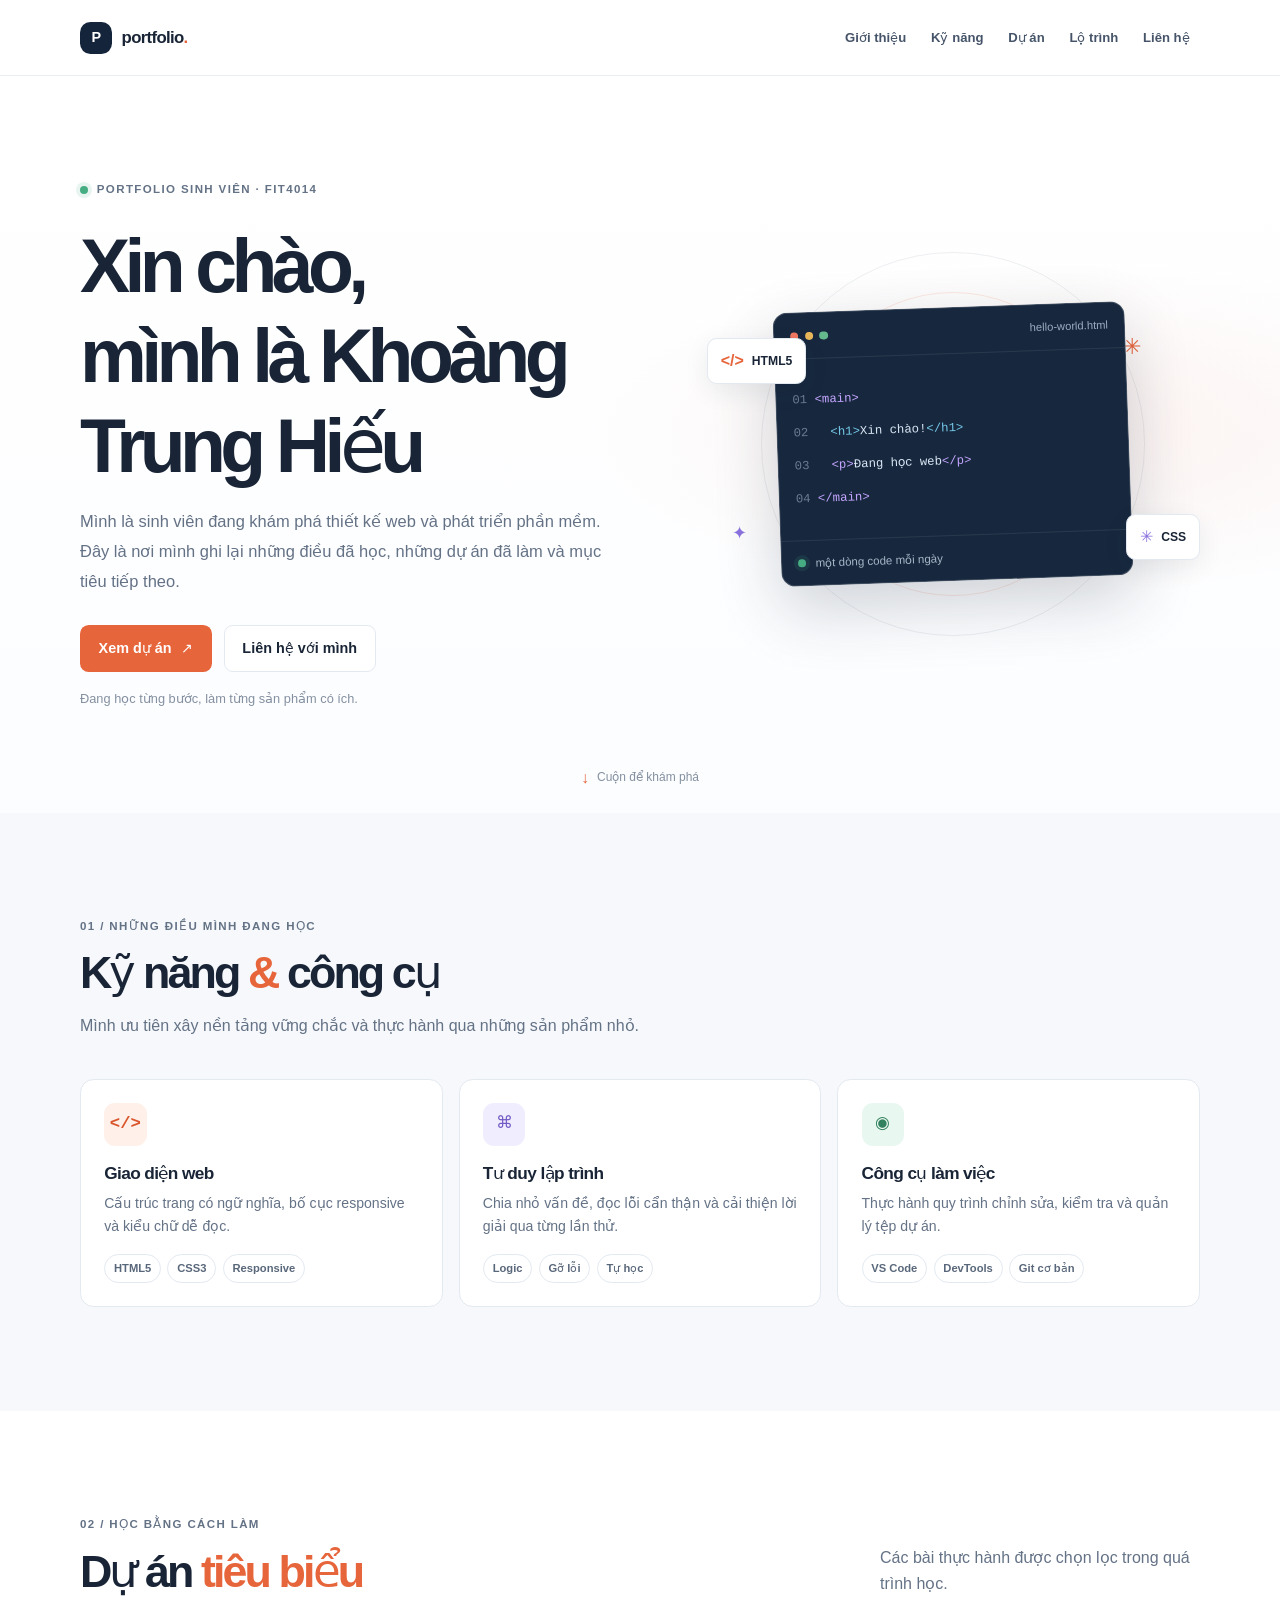
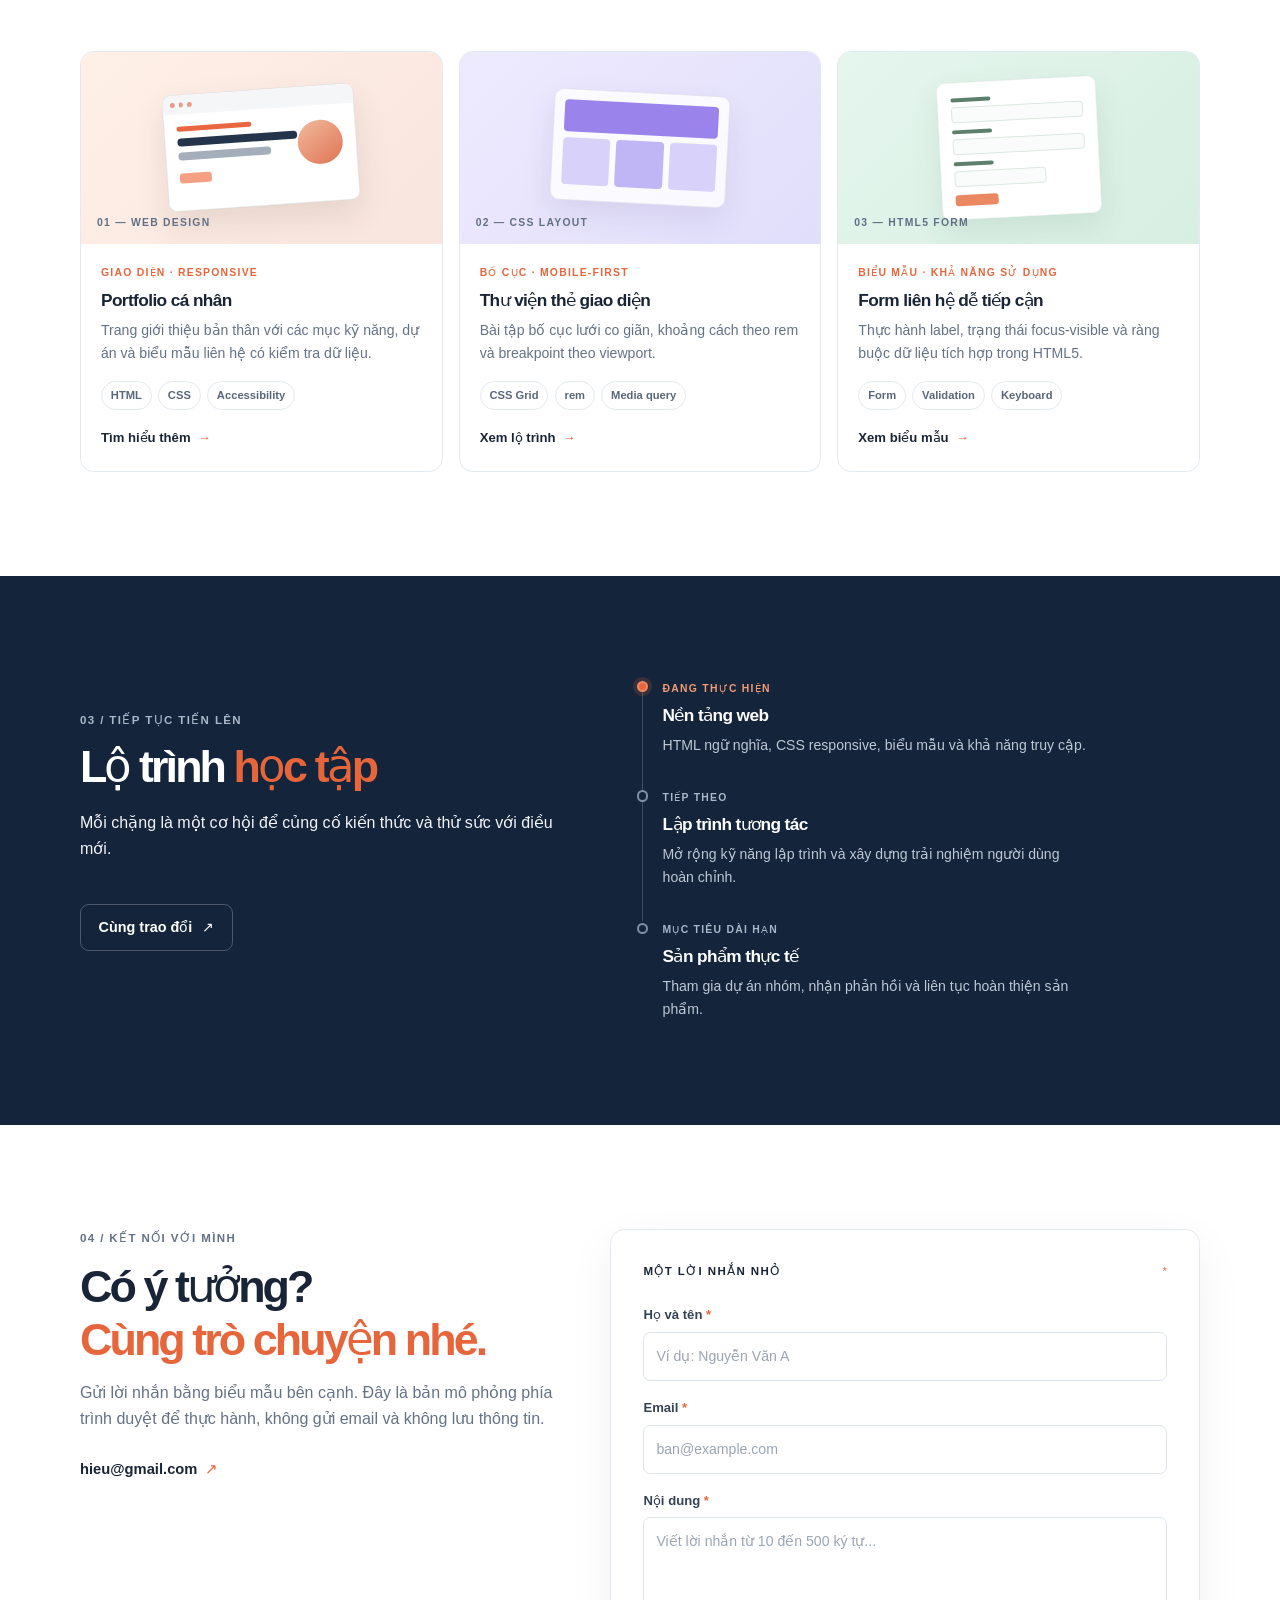
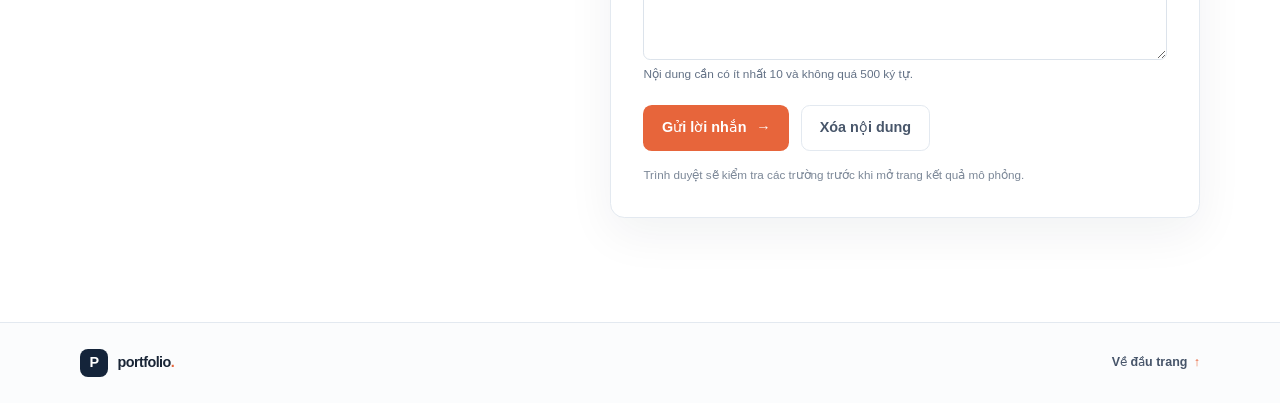
==== commit 7dc3eb55: "Ailog" ====
--- a/index.html
+++ b/index.html
@@ -35,7 +35,7 @@
           <div class="hero-copy">
             <p class="eyebrow">
               <span class="status-dot" aria-hidden="true"></span> PORTFOLIO SINH
-              VIÊN
+              VIÊN · FIT4014
             </p>
             <h1 id="intro-title">Xin chào,<br />mình là Khoàng Trung Hiếu</h1>
             <p class="hero-lede">
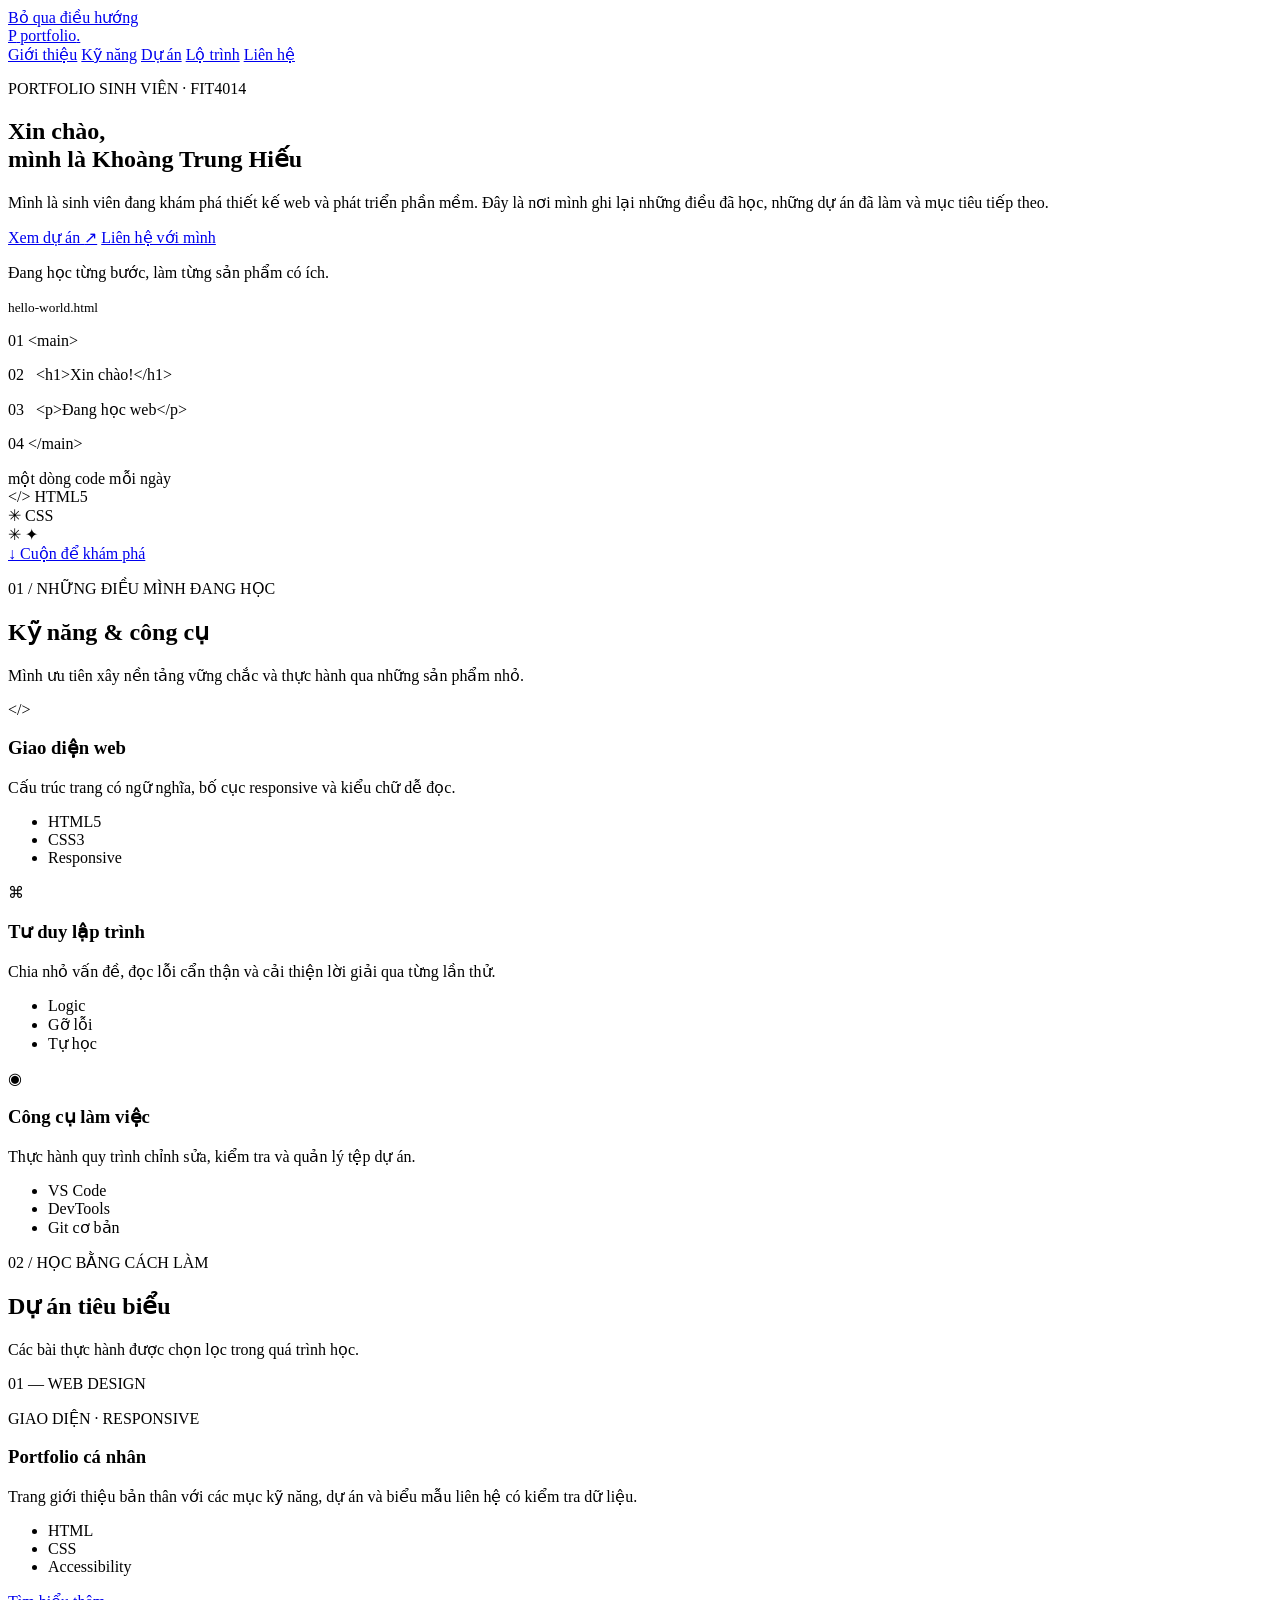
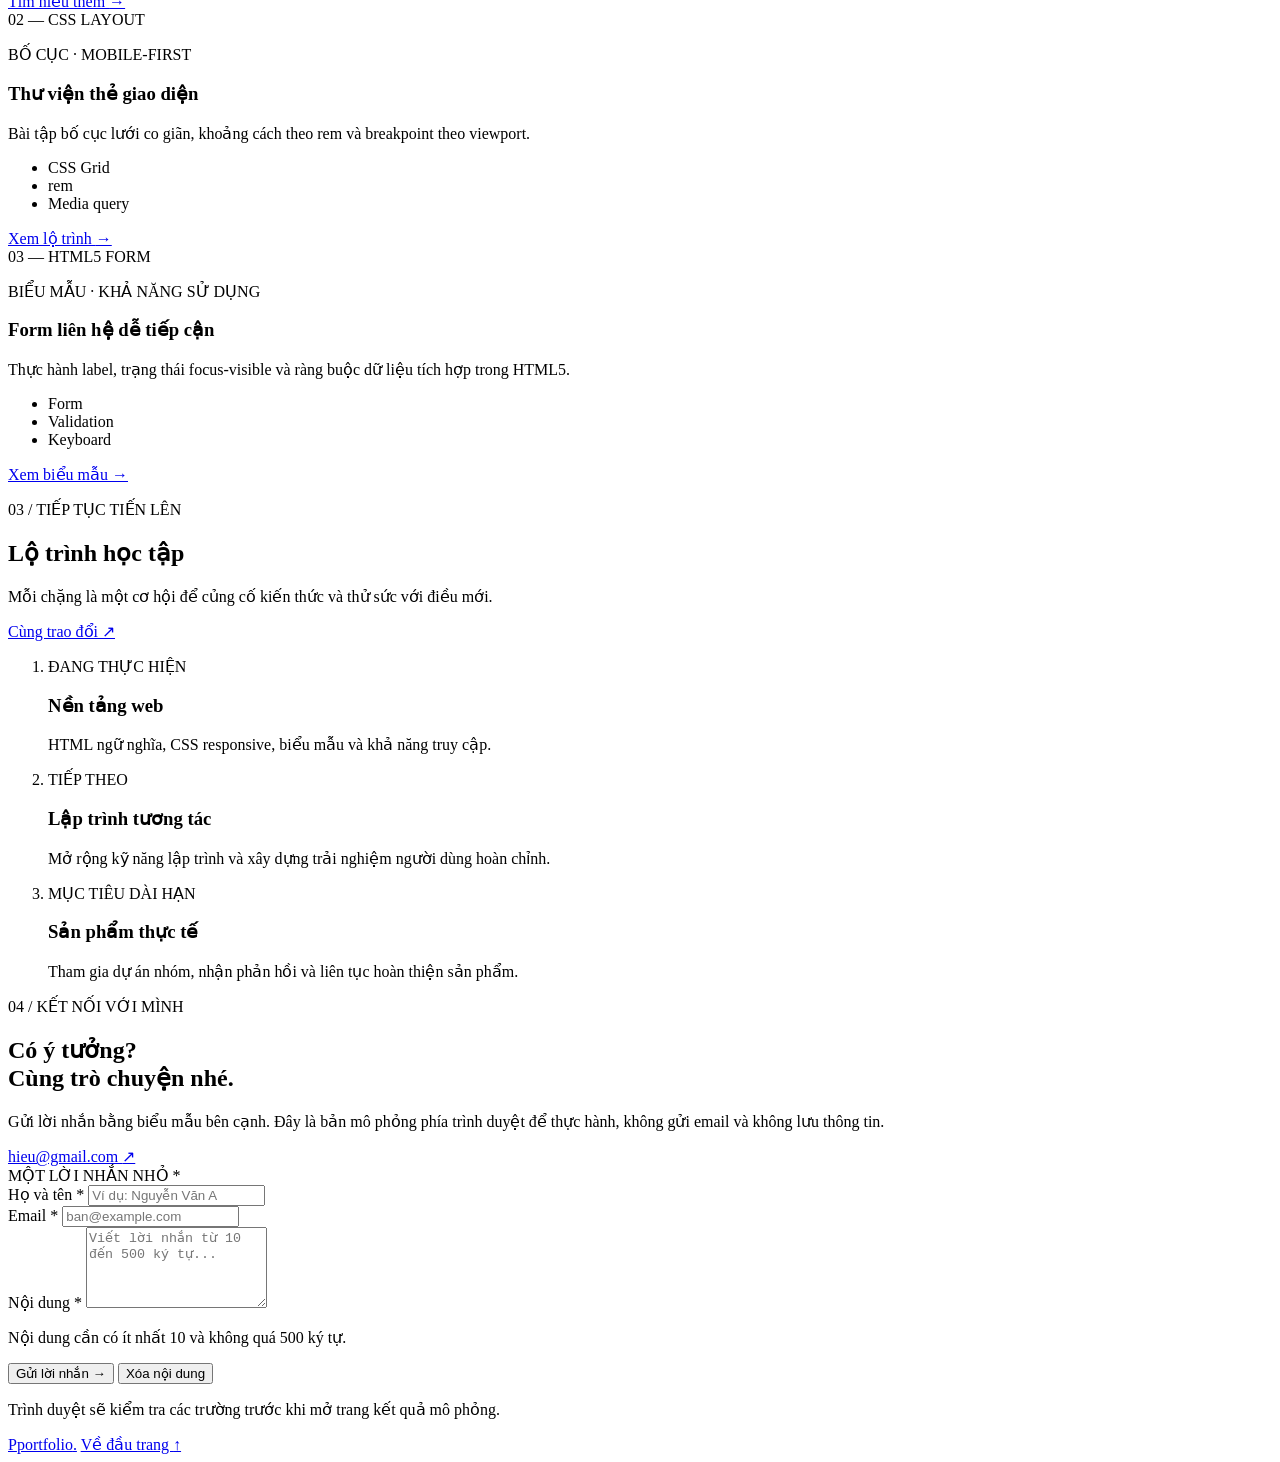
==== commit f187b86a: "bai kiem tr A2.2" ====
--- a/index.html
+++ b/index.html
@@ -8,7 +8,7 @@
       content="Portfolio cá nhân giới thiệu kỹ năng, dự án và lộ trình học tập."
     />
     <title>Portfolio | Khoàng Trung Hiếu</title>
-    <link rel="stylesheet" href="css/style.css" />
+    <link rel="stylesheet" href="css/" />
   </head>
   <body>
     <a class="skip-link" href="#main">Bỏ qua điều hướng</a>
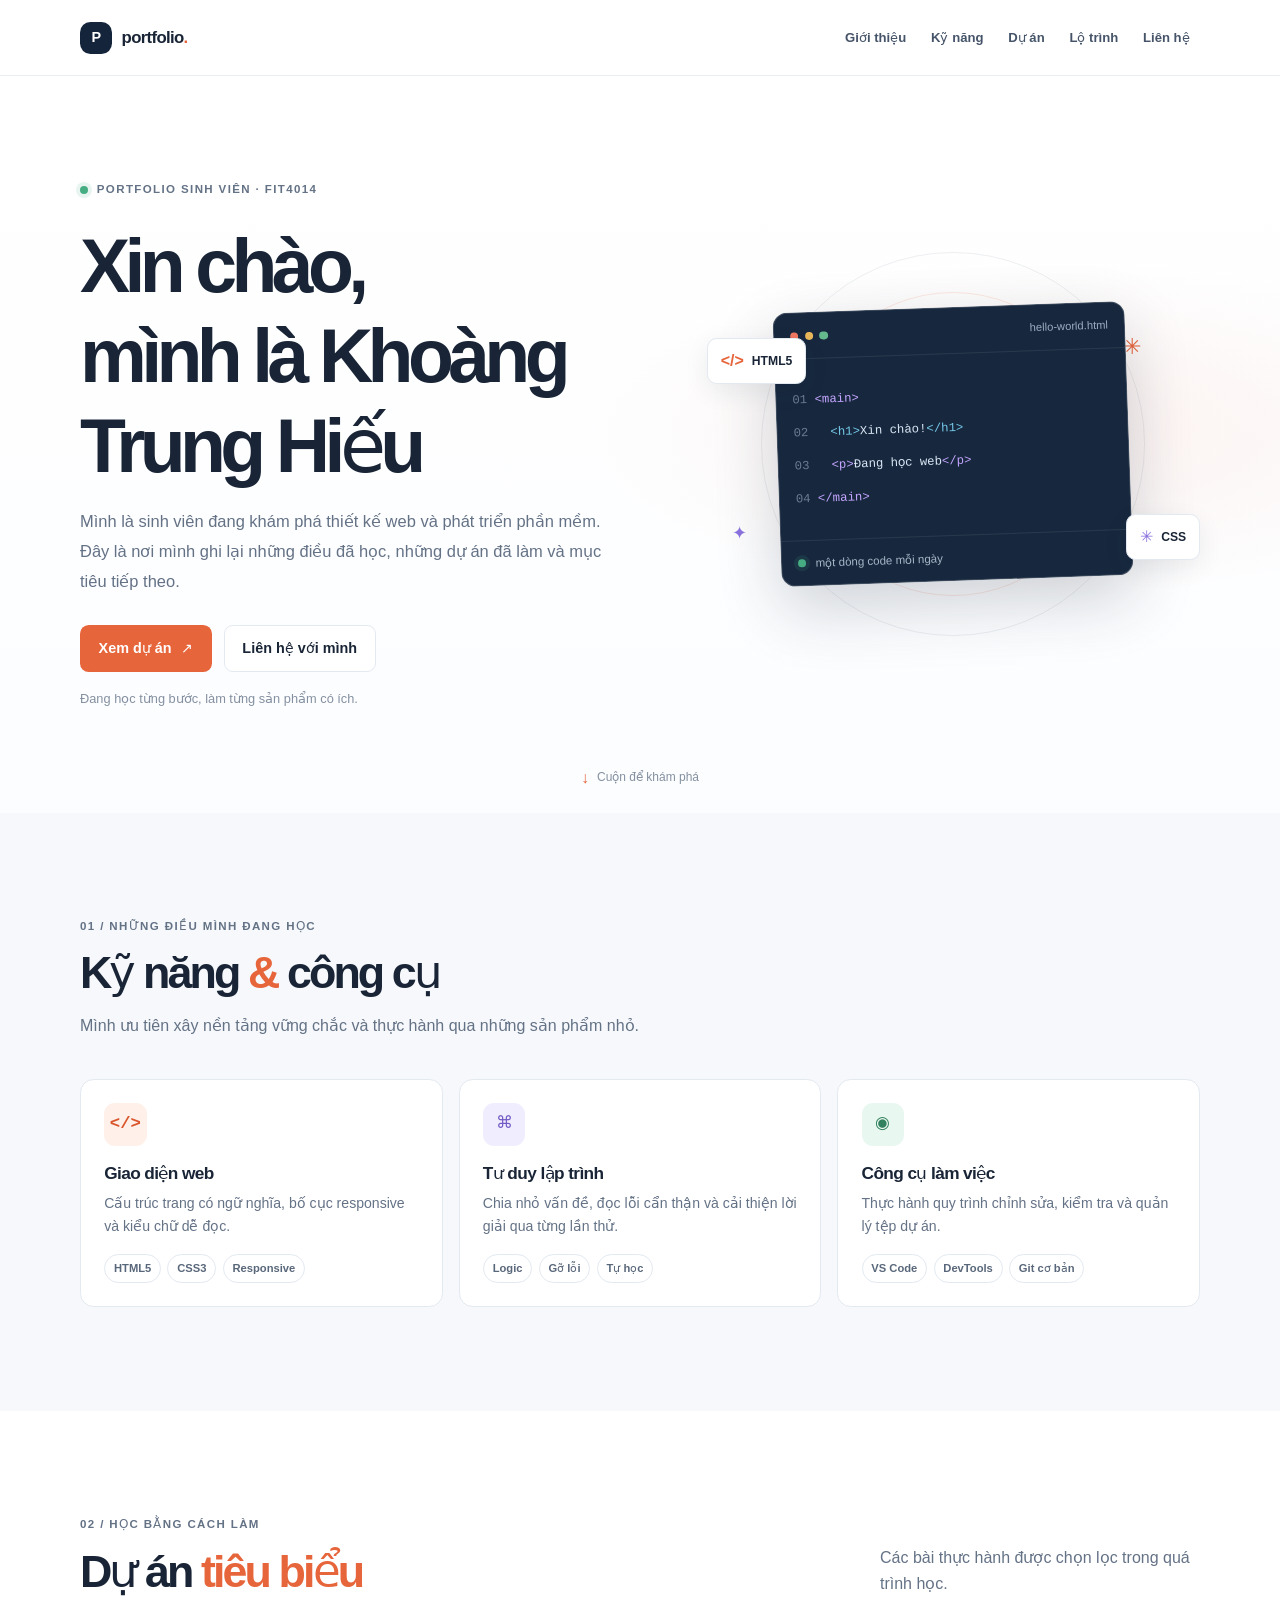
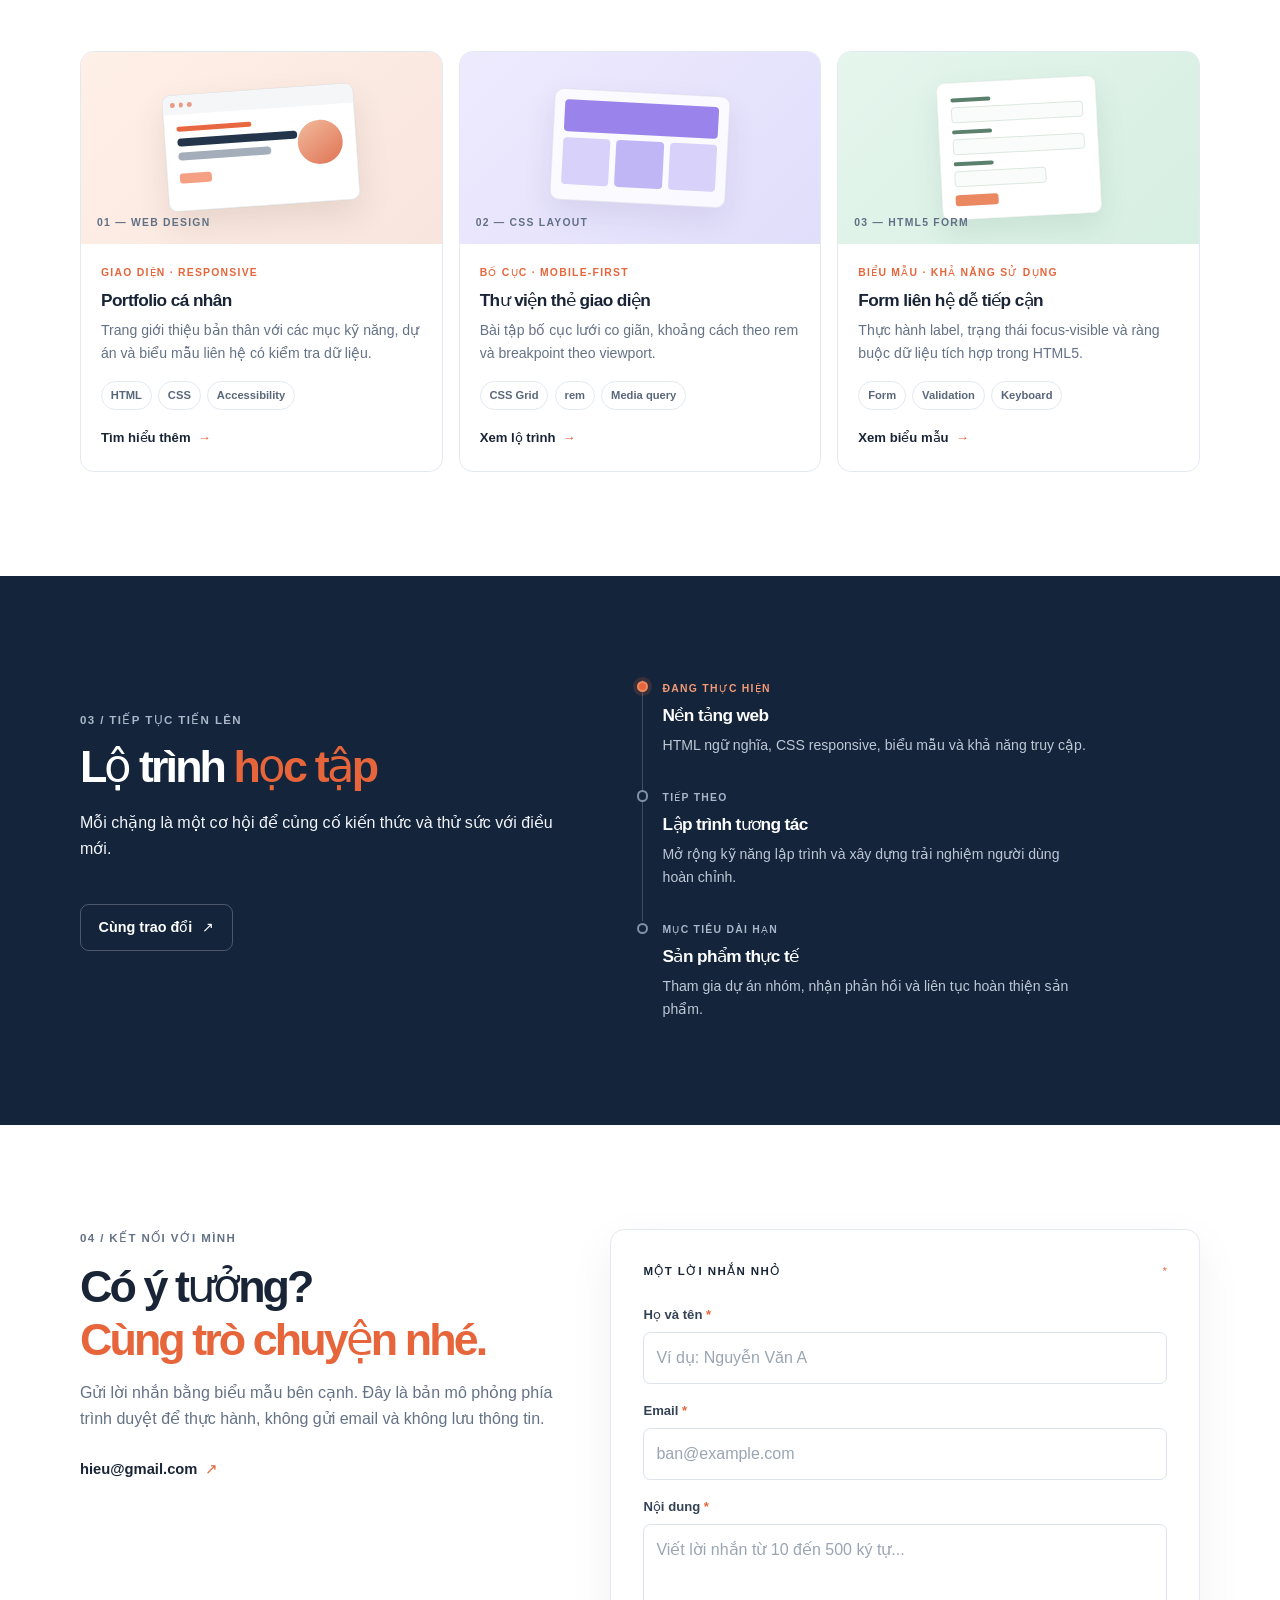
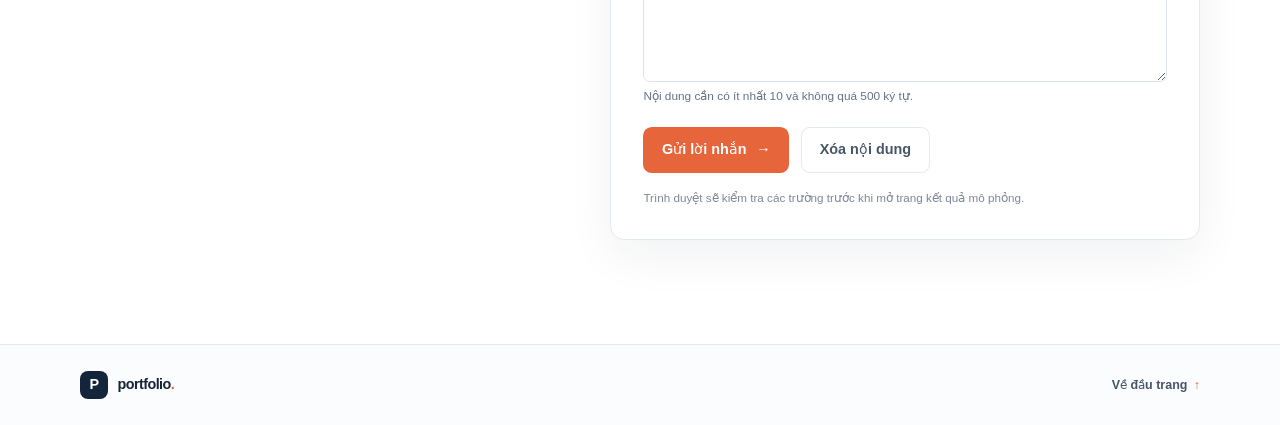
==== commit fe942990: "Fix portfolio stylesheet and A2.2 handoff Co-authored-by: Copilot <223556219+Copilot@users.noreply.g" ====
--- a/index.html
+++ b/index.html
@@ -8,7 +8,7 @@
       content="Portfolio cá nhân giới thiệu kỹ năng, dự án và lộ trình học tập."
     />
     <title>Portfolio | Khoàng Trung Hiếu</title>
-    <link rel="stylesheet" href="css/" />
+    <link rel="stylesheet" href="css/style.css" />
   </head>
   <body>
     <a class="skip-link" href="#main">Bỏ qua điều hướng</a>
@@ -334,7 +334,7 @@
               trình duyệt để thực hành, không gửi email và không lưu thông tin.
             </p>
 
-            <a class="contact-email" href="mailto:hieu@gmail.com.com"
+            <a class="contact-email" href="mailto:hieu@gmail.com"
               >hieu@gmail.com <span aria-hidden="true">↗</span></a
             >
           </div>
--- a/css/style.css
+++ b/css/style.css
@@ -0,0 +1,1636 @@
+/* Màu và giới hạn chiều rộng dùng chung toàn trang.
+   Đổi biến tại đây để cập nhật đồng bộ màu chữ, nền, focus và điểm nhấn. */
+:root {
+  color-scheme: light;
+  --ink: #192536;
+  --muted: #647286;
+  --soft: #f1f5fa;
+  --paper: #ffffff;
+  --line: #e3e9f0;
+  --focus: #f06b3d;
+  --hover: #d9562d;
+  --accent: #e7653b;
+  --navy: #14243a;
+  --green: #46ad83;
+  --purple: #8b73df;
+  --content: 70rem;
+  font-family: "Segoe UI", Arial, sans-serif;
+  color: var(--ink);
+  background: var(--paper);
+  font-synthesis: none;
+  text-rendering: optimizeLegibility;
+}
+
+/* Tính cả padding và border vào width/height để phần tử không vượt khung. */
+* {
+  box-sizing: border-box;
+}
+
+/* Cuộn tới các mục điều hướng mượt; scroll-padding chừa khoảng thở khi tới đích. */
+html {
+  scroll-behavior: smooth;
+  scroll-padding-top: 1.5rem;
+}
+
+/* Cỡ chữ cơ sở 1rem và line-height tạo nhịp đọc thoáng cho nội dung. */
+body {
+  min-width: 20rem;
+  margin: 0;
+  font-size: 1rem;
+  line-height: 1.65;
+}
+
+/* Link giữ màu chữ của vùng chứa; bỏ gạch chân mặc định để dùng kiểu giao diện riêng. */
+a {
+  color: inherit;
+  text-decoration: none;
+}
+
+/* Nút và trường nhập kế thừa font trang để kiểu chữ không lệch giữa trình duyệt. */
+button,
+input,
+textarea {
+  font: inherit;
+}
+
+/* Bỏ lớp chớp màu mặc định trên một số trình duyệt di động khi chạm. */
+button,
+a,
+input,
+textarea {
+  -webkit-tap-highlight-color: transparent;
+}
+
+/* Chỉ báo bàn phím dùng chung cho link, nút và trường nhập.
+   Không bỏ outline: viền cam và khoảng lệch giúp nhận biết phần tử đang được focus. */
+a:focus-visible,
+button:focus-visible,
+input:focus-visible,
+textarea:focus-visible {
+  outline: 0.1875rem solid var(--focus);
+  outline-offset: 0.1875rem;
+}
+
+/* Nút dùng cùng màu chữ kế thừa, còn màu nền/viền được đặt theo từng biến thể. */
+button {
+  color: inherit;
+}
+
+/* Màu chọn văn bản đồng bộ với bảng màu tối của trang. */
+::selection {
+  color: var(--paper);
+  background: var(--navy);
+}
+
+/* Khung nội dung giữa trang: co theo màn hình nhưng có chiều rộng tối đa. */
+.container {
+  width: min(var(--content), calc(100% - 2.5rem));
+  margin-inline: auto;
+}
+
+/* Khoảng cách dọc mặc định giữa các phần; breakpoint desktop tăng thêm. */
+.section {
+  padding-block: 5.5rem;
+}
+
+/* Nền dịu để phân biệt một số phần với nền trắng chính. */
+.section-soft {
+  background: #f6f8fb;
+}
+
+/* Nhãn phụ dùng chung cho tiêu đề mục, dự án, form và mốc thời gian. */
+.eyebrow,
+.project-kicker,
+.form-step,
+.timeline-date {
+  margin: 0;
+  color: var(--muted);
+  font-size: 0.72rem;
+  font-weight: 700;
+  letter-spacing: 0.12em;
+}
+
+/* Chữ nhấn màu cam dùng trong tiêu đề và các đoạn cần nổi bật. */
+.text-accent {
+  color: var(--accent);
+}
+
+/* Liên kết bỏ qua menu: nằm ngoài màn hình đến khi người dùng bàn phím focus. */
+.skip-link {
+  position: fixed;
+  z-index: 20;
+  top: 0.75rem;
+  left: 0.75rem;
+  padding: 0.65rem 1rem;
+  transform: translateY(-160%);
+  border-radius: 0.5rem;
+  color: var(--paper);
+  background: var(--navy);
+}
+
+/* Đưa liên kết bỏ qua vào màn hình khi nhận focus bàn phím. */
+.skip-link:focus {
+  transform: translateY(0);
+}
+
+/* Header nằm trên nội dung trang nhưng không che các thành phần focus. */
+.site-header {
+  position: relative;
+  z-index: 5;
+  border-bottom: 1px solid rgb(226 233 240 / 75%);
+  background: var(--paper);
+}
+
+/* Logo và footer dùng flex để căn giữa theo chiều dọc và tách hai đầu. */
+.header-inner,
+.footer-inner {
+  display: flex;
+  min-height: 4.7rem;
+  align-items: center;
+  justify-content: space-between;
+  gap: 1.5rem;
+}
+
+/* Logo là link về đầu trang; không co lại khi menu chiếm thêm chỗ. */
+.brand {
+  display: inline-flex;
+  flex: 0 0 auto;
+  align-items: center;
+  gap: 0.6rem;
+  font-family: "Segoe UI", Arial, sans-serif;
+  font-size: 1.05rem;
+  font-weight: 800;
+  letter-spacing: -0.04em;
+}
+
+/* Ô chữ cái tạo dấu nhận diện logo, giữ hình vuông bằng aspect-ratio. */
+.brand-mark {
+  display: grid;
+  width: 2rem;
+  aspect-ratio: 1;
+  place-items: center;
+  border-radius: 0.65rem;
+  color: white;
+  background: var(--navy);
+  font-size: 0.9rem;
+}
+
+/* Dấu chấm trong chữ logo lấy màu nhấn. */
+.brand-dot {
+  color: var(--accent);
+}
+
+/* Menu tự xuống dòng khi thiếu chỗ, căn các liên kết về phía cuối header. */
+.site-nav {
+  display: flex;
+  flex-wrap: wrap;
+  align-items: center;
+  justify-content: flex-end;
+  gap: 0.25rem;
+}
+
+/* Vùng bấm menu có padding; transition đặt ở trạng thái gốc để cả vào và ra mượt. */
+.site-nav a {
+  padding: 0.55rem 0.65rem;
+  border-radius: 0.4rem;
+  color: #465469;
+  font-size: 0.82rem;
+  font-weight: 600;
+  transition: background-color 180ms ease, color 180ms ease;
+}
+
+/* Hover đổi nền nhẹ và màu chữ, không làm mất khả năng focus-visible bằng bàn phím. */
+.site-nav a:hover {
+  color: var(--ink);
+  background: var(--soft);
+}
+
+/* Hero là phần giới thiệu đầu trang; gradient nền tạo điểm nhấn mà không cần ảnh ngoài. */
+.hero {
+  position: relative;
+  display: flex;
+  min-height: 36rem;
+  align-items: center;
+  overflow: hidden;
+  padding-block: 5rem 6rem;
+  background:
+    radial-gradient(ellipse at 82% 48%, rgb(231 101 59 / 8%), transparent 29rem),
+    linear-gradient(180deg, #fff 0%, #fcfdff 100%);
+}
+
+/* Mobile-first: hero xếp nội dung theo cột; hai cột chỉ bật ở breakpoint 48rem. */
+.hero-grid {
+  display: grid;
+  align-items: center;
+  gap: 3rem;
+}
+
+/* Đặt nội dung giới thiệu phía trên hình minh họa khi các lớp giao nhau. */
+.hero-copy {
+  position: relative;
+  z-index: 1;
+}
+
+/* Căn chấm trạng thái và nhãn phụ thành một hàng. */
+.hero-copy .eyebrow {
+  display: flex;
+  align-items: center;
+  gap: 0.55rem;
+}
+
+/* Chấm trạng thái nhỏ, không co khi đứng trong flex; vòng mờ tăng độ nhận biết. */
+.status-dot {
+  display: inline-block;
+  width: 0.5rem;
+  height: 0.5rem;
+  flex: 0 0 auto;
+  border-radius: 50%;
+  background: var(--green);
+  box-shadow: 0 0 0 0.25rem rgb(70 173 131 / 12%);
+}
+
+/* Cho phép chữ dài tự ngắt, tránh làm tràn khung trên màn hình hẹp. */
+h1,
+h2,
+h3,
+p {
+  overflow-wrap: anywhere;
+}
+
+/* Kiểu chữ và khoảng cách dòng nhất quán cho các cấp tiêu đề. */
+h1,
+h2,
+h3 {
+  font-family: "Segoe UI", Arial, sans-serif;
+  line-height: 1.2;
+}
+
+/* Tiêu đề hero co giãn theo viewport nhưng vẫn nằm trong giới hạn dễ đọc. */
+.hero h1 {
+  max-width: 42rem;
+  margin: 1.35rem 0 1rem;
+  font-size: clamp(2.65rem, 8vw, 4.7rem);
+  font-weight: 800;
+  letter-spacing: -0.075em;
+}
+
+/* Đoạn giới thiệu giới hạn chiều rộng để dòng văn bản không quá dài. */
+.hero-lede {
+  max-width: 34rem;
+  margin: 0;
+  color: var(--muted);
+  font-size: 1.03rem;
+  line-height: 1.8;
+}
+
+/* Các nhóm hành động dùng flex và có thể xuống dòng trên màn hình nhỏ. */
+.hero-actions,
+.form-actions {
+  display: flex;
+  flex-wrap: wrap;
+  align-items: center;
+  gap: 0.75rem;
+}
+
+/* Tách cụm nút khỏi phần giới thiệu bằng khoảng cách trên. */
+.hero-actions {
+  margin-top: 1.8rem;
+}
+
+/* Kiểu cơ sở cho link dạng nút và button thật; transition đặt ở gốc để
+   hover và trạng thái trở về đều mượt, transform không làm xê dịch bố cục. */
+.button {
+  display: inline-flex;
+  min-height: 2.9rem;
+  align-items: center;
+  justify-content: center;
+  gap: 0.6rem;
+  padding: 0.7rem 1.1rem;
+  border: 1px solid transparent;
+  border-radius: 0.55rem;
+  cursor: pointer;
+  font-size: 0.9rem;
+  font-weight: 700;
+  line-height: 1.2;
+  transition: background-color 180ms ease, border-color 180ms ease, color 180ms ease, transform 180ms ease;
+}
+
+/* Trạng thái nhấn tạo chuyển động xuống rất nhẹ để phản hồi thao tác. */
+.button:active {
+  transform: translateY(0.0625rem);
+}
+
+/* Nút chính dùng màu nhấn với chữ trắng để phân cấp hành động. */
+.button-primary {
+  color: white;
+  background: var(--accent);
+}
+
+/* Màu hover tối hơn nền gốc để nút vẫn dễ nhận biết khi rê chuột. */
+.button-primary:hover {
+  background: var(--hover);
+}
+
+/* Nút phụ có viền nhẹ, ít nổi bật hơn hành động chính. */
+.button-quiet {
+  border-color: var(--line);
+  color: var(--ink);
+  background: white;
+}
+
+/* Link nút phụ và nút reset chia sẻ nền hover nhẹ. */
+.button-quiet:hover,
+.button-reset:hover {
+  border-color: #cad4df;
+  background: var(--soft);
+}
+
+/* Ghi chú dưới nút dùng sắc xám dịu, tách khỏi nội dung chính. */
+.hero-note {
+  margin: 1rem 0 0;
+  color: #8490a0;
+  font-size: 0.8rem;
+}
+
+/* Vùng minh họa làm gốc định vị cho các hình trang trí tuyệt đối. */
+.hero-art {
+  position: relative;
+  display: grid;
+  min-height: 19rem;
+  place-items: center;
+  isolation: isolate;
+}
+
+/* Các vòng trang trí đặt phía sau card, không chiếm chỗ trong luồng bố cục. */
+.art-orbit {
+  position: absolute;
+  z-index: -1;
+  border: 1px solid rgb(231 101 59 / 14%);
+  border-radius: 50%;
+}
+
+/* Vòng nhỏ và lớn tạo nhiều lớp chiều sâu quanh minh họa. */
+.orbit-one {
+  width: 19rem;
+  aspect-ratio: 1;
+}
+
+/* Vòng ngoài đổi viền nhạt hơn để không cạnh tranh với nội dung. */
+.orbit-two {
+  width: 24rem;
+  aspect-ratio: 1;
+  border-color: rgb(20 36 58 / 7%);
+}
+
+/* Thẻ minh họa mã giả: giới hạn chiều rộng, cắt nội dung thừa và tạo bóng. */
+.code-card {
+  z-index: 1;
+  width: min(100%, 22rem);
+  overflow: hidden;
+  border: 1px solid rgb(255 255 255 / 20%);
+  border-radius: 0.9rem;
+  color: #dae6f5;
+  background: #17283e;
+  box-shadow: 0 1.5rem 4rem rgb(24 40 61 / 20%);
+  transform: rotate(-2deg);
+  transition: transform 180ms ease;
+}
+
+/* Rê chuột làm thẻ thẳng nhẹ và nâng lên; không thay đổi kích thước bố cục. */
+.code-card:hover {
+  transform: rotate(0) translateY(-0.25rem);
+}
+
+/* Thanh tiêu đề giả lập cửa sổ trình soạn thảo. */
+.code-top {
+  display: flex;
+  height: 2.9rem;
+  align-items: center;
+  gap: 0.4rem;
+  padding-inline: 1rem;
+  border-bottom: 1px solid rgb(255 255 255 / 8%);
+}
+
+/* Ba chấm màu biểu thị nút cửa sổ trang trí. */
+.code-top>span {
+  width: 0.52rem;
+  height: 0.52rem;
+  border-radius: 50%;
+  background: #ee7761;
+}
+
+/* Chấm thứ hai dùng màu vàng. */
+.code-top>span:nth-child(2) {
+  background: #e7b75a;
+}
+
+/* Chấm thứ ba dùng màu xanh. */
+.code-top>span:nth-child(3) {
+  background: #64ba8c;
+}
+
+/* Tên tệp được đẩy sang phải trong thanh tiêu đề. */
+.code-top small {
+  margin-left: auto;
+  color: #9cabc0;
+  font-size: 0.7rem;
+}
+
+/* Khối mã giả dùng font monospace để giống trình soạn thảo. */
+.code-lines {
+  padding: 1.1rem 1rem;
+  font-family: Consolas, "Courier New", monospace;
+  font-size: 0.77rem;
+}
+
+/* Mỗi dòng có khoảng cách dọc đều, không phụ thuộc margin mặc định của p. */
+.code-lines p {
+  margin: 0.8rem 0;
+}
+
+/* Màu riêng cho số dòng, thẻ và văn bản trong minh họa mã. */
+.code-muted {
+  color: #6b7c92;
+}
+
+/* Tô màu cú pháp minh họa. */
+.code-purple {
+  color: #c4a5ff;
+}
+
+/* Tô màu cú pháp minh họa. */
+.code-blue {
+  color: #75c9e8;
+}
+
+/* Chân thẻ mã đặt thông điệp trạng thái và đường phân cách. */
+.code-footer {
+  display: flex;
+  align-items: center;
+  gap: 0.6rem;
+  padding: 0.8rem 1rem;
+  border-top: 1px solid rgb(255 255 255 / 8%);
+  color: #a7b5c7;
+  font-size: 0.72rem;
+}
+
+/* Nhãn nổi đặt tuyệt đối trong vùng minh họa, phía trên các vòng trang trí. */
+.floating-chip {
+  position: absolute;
+  z-index: 2;
+  display: flex;
+  align-items: center;
+  gap: 0.5rem;
+  padding: 0.55rem 0.8rem;
+  border: 1px solid var(--line);
+  border-radius: 0.6rem;
+  background: white;
+  box-shadow: 0 0.5rem 1.5rem rgb(31 47 69 / 8%);
+  font-size: 0.76rem;
+  font-weight: 700;
+}
+
+/* Biểu tượng trong nhãn nổi lấy màu nhấn mặc định. */
+.floating-chip span {
+  color: var(--accent);
+  font-size: 1rem;
+}
+
+/* Vị trí nhãn công nghệ HTML trên vùng minh họa. */
+.chip-html {
+  top: 15%;
+  left: 0;
+}
+
+/* Vị trí nhãn công nghệ CSS đối diện nhãn HTML. */
+.chip-css {
+  right: 0;
+  bottom: 12%;
+}
+
+/* Biểu tượng CSS dùng màu tím để phân biệt nhãn. */
+.chip-css span {
+  color: var(--purple);
+}
+
+/* Các ký hiệu trang trí đặt tuyệt đối và không tham gia bố cục. */
+.hero-spark {
+  position: absolute;
+  color: var(--accent);
+}
+
+/* Vị trí và kích thước ký hiệu trang trí phía trên. */
+.spark-one {
+  top: 12%;
+  right: 12%;
+  font-size: 1.4rem;
+}
+
+/* Ký hiệu phía dưới đổi màu để tạo cân bằng thị giác. */
+.spark-two {
+  bottom: 16%;
+  left: 5%;
+  color: var(--purple);
+  font-size: 1.1rem;
+}
+
+/* Gợi ý cuộn được căn giữa đáy hero; transform chỉ dùng để căn vị trí. */
+.scroll-cue {
+  position: absolute;
+  bottom: 1.35rem;
+  left: 50%;
+  display: flex;
+  align-items: center;
+  gap: 0.5rem;
+  transform: translateX(-50%);
+  color: #8490a0;
+  font-size: 0.75rem;
+}
+
+/* Mũi tên chỉ hướng cuộn dùng màu nhấn. */
+.scroll-cue span {
+  color: var(--accent);
+  font-size: 1rem;
+}
+
+/* Tiêu đề mỗi phần có giới hạn chiều rộng và khoảng cách với nội dung tiếp theo. */
+.section-heading {
+  max-width: 39rem;
+  margin-bottom: 2.5rem;
+}
+
+/* Cỡ chữ tiêu đề các phần co theo viewport trong một khoảng dễ đọc. */
+.section-heading h2,
+.contact-copy h2 {
+  margin: 0.65rem 0 0.8rem;
+  font-size: clamp(2rem, 5vw, 2.8rem);
+  font-weight: 800;
+  letter-spacing: -0.065em;
+}
+
+/* Mô tả tiêu đề dùng màu phụ; reset margin mặc định để khoảng cách nhất quán. */
+.section-heading>p:last-child,
+.contact-copy>p:not(.eyebrow) {
+  margin: 0;
+  color: var(--muted);
+}
+
+/* Lưới kỹ năng, dự án, ghi chú: một cột trên mobile, nhiều cột ở media query. */
+.skills-grid,
+.projects-grid,
+.notes-grid {
+  display: grid;
+  gap: 1rem;
+}
+
+/* Khung card có viền, nền và transition chung; :focus-within bên dưới hỗ trợ
+   bàn phím khi link con trong card được focus. */
+.skill-card,
+.project-card,
+.answer-card,
+.note-card {
+  border: 1px solid var(--line);
+  border-radius: 0.85rem;
+  background: var(--paper);
+  transition: transform 180ms ease, border-color 180ms ease, box-shadow 180ms ease;
+}
+
+/* Khoảng đệm bên trong card kỹ năng. */
+.skill-card {
+  padding: 1.45rem;
+}
+
+/* Hover hoặc focus link con đều nâng card nhẹ; :focus-within truyền phản hồi
+   của focus từ phần tử con lên toàn card mà không cần thêm tabindex. */
+.skill-card:hover,
+.project-card:hover,
+.skill-card:focus-within,
+.project-card:focus-within,
+.answer-card:hover,
+.answer-card:focus-within,
+.note-card:hover,
+.note-card:focus-within {
+  transform: translateY(-0.25rem);
+  border-color: #d4dce7;
+  box-shadow: 0 0.8rem 1.8rem rgb(25 37 54 / 6%);
+}
+
+/* Biểu tượng kỹ năng nằm giữa ô vuông có nền màu riêng. */
+.skill-icon {
+  display: grid;
+  width: 2.65rem;
+  height: 2.65rem;
+  place-items: center;
+  border-radius: 0.7rem;
+  font-family: Consolas, monospace;
+  font-size: 1.08rem;
+  font-weight: 700;
+}
+
+/* Mỗi kỹ năng có màu nền và màu biểu tượng riêng. */
+.icon-orange {
+  color: #d9562d;
+  background: #fff0e9;
+}
+
+/* Biến thể tím cho biểu tượng. */
+.icon-purple {
+  color: #725bc4;
+  background: #f0edff;
+}
+
+/* Biến thể xanh cho biểu tượng. */
+.icon-green {
+  color: #32815f;
+  background: #e8f7ef;
+}
+
+/* Tiêu đề card dùng chung kích thước và khoảng cách. */
+.skill-card h3,
+.project-body h3,
+.timeline-item h3,
+.answer-card h3,
+.note-card h3 {
+  margin: 1.1rem 0 0.5rem;
+  font-size: 1.08rem;
+  font-weight: 750;
+  letter-spacing: -0.035em;
+}
+
+/* Mô tả card giới hạn độ đậm và cỡ chữ để tiêu đề nổi bật hơn. */
+.skill-card>p,
+.project-body>p:not(.project-kicker),
+.timeline-item>p:last-child,
+.note-card>p {
+  margin: 0;
+  color: var(--muted);
+  font-size: 0.88rem;
+}
+
+/* Danh sách tag được trình bày theo hàng và tự xuống dòng khi cần. */
+.tag-list {
+  display: flex;
+  flex-wrap: wrap;
+  gap: 0.4rem;
+  margin: 1rem 0 0;
+  padding: 0;
+  list-style: none;
+}
+
+/* Tag là nhãn nhỏ có viền, bo tròn, không dùng dấu đầu dòng. */
+.tag-list li {
+  padding: 0.25rem 0.55rem;
+  border: 1px solid var(--line);
+  border-radius: 10rem;
+  color: #59677a;
+  font-size: 0.7rem;
+  font-weight: 600;
+}
+
+/* Hàng tiêu đề dự án căn tiêu đề và đoạn mô tả ở hai phía trên desktop. */
+.heading-row {
+  display: flex;
+  max-width: none;
+  align-items: end;
+  justify-content: space-between;
+  gap: 2rem;
+}
+
+/* Giới hạn độ rộng mô tả ở hàng tiêu đề để giữ nhịp đọc. */
+.heading-row>p {
+  max-width: 20rem;
+  padding-bottom: 0.85rem;
+}
+
+/* Cắt phần trang trí ảnh dự án ở ranh giới card. */
+.project-card {
+  overflow: hidden;
+}
+
+/* Vùng minh họa dự án giữ chiều cao tối thiểu và căn hình vào giữa. */
+.project-visual {
+  position: relative;
+  display: grid;
+  min-height: 12rem;
+  overflow: hidden;
+  place-items: center;
+}
+
+/* Mỗi loại dự án có nền minh họa riêng để phân biệt bằng thị giác. */
+.visual-portfolio {
+  background: linear-gradient(135deg, #fff0e7, #f8e5de);
+}
+
+/* Nền minh họa bố cục CSS. */
+.visual-layout {
+  background: linear-gradient(135deg, #eeeafe, #e1defb);
+}
+
+/* Nền minh họa form. */
+.visual-form {
+  background: linear-gradient(135deg, #e5f6ed, #d7eee2);
+}
+
+/* Nhãn nhỏ nằm sát đáy góc trái ảnh minh họa. */
+.visual-label {
+  position: absolute;
+  bottom: 0.8rem;
+  left: 1rem;
+  color: #627085;
+  font-size: 0.65rem;
+  font-weight: 700;
+  letter-spacing: 0.12em;
+}
+
+/* Cửa sổ trình duyệt thu nhỏ chỉ là hình minh họa CSS, không phải iframe. */
+.mini-browser {
+  width: 12rem;
+  overflow: hidden;
+  border: 1px solid rgb(25 37 54 / 10%);
+  border-radius: 0.55rem;
+  background: white;
+  box-shadow: 0 0.9rem 2rem rgb(91 62 50 / 12%);
+  transform: rotate(-4deg);
+}
+
+/* Thanh trên cùng của trình duyệt thu nhỏ. */
+.mini-browser-bar {
+  display: flex;
+  gap: 0.22rem;
+  padding: 0.45rem;
+  background: #f5f6f8;
+}
+
+/* Dấu tròn trang trí trên thanh trình duyệt thu nhỏ. */
+.mini-browser-bar i {
+  width: 0.3rem;
+  height: 0.3rem;
+  border-radius: 50%;
+  background: #e89b87;
+}
+
+/* Nội dung giả lập bên trong trình duyệt làm gốc cho avatar tuyệt đối. */
+.mini-content {
+  position: relative;
+  min-height: 6rem;
+  padding: 0.75rem;
+}
+
+/* Các thanh giả lập tiêu đề và dòng chữ trong bản xem trước. */
+.mini-content>span,
+.mini-content>b {
+  display: block;
+  width: 45%;
+  height: 0.3rem;
+  margin-bottom: 0.42rem;
+  border-radius: 2rem;
+  background: #e96740;
+}
+
+/* Thanh tiêu đề chính rộng hơn và dùng màu tối. */
+.mini-content>b {
+  width: 72%;
+  height: 0.5rem;
+  background: #24344a;
+}
+
+/* Thanh thứ hai ngắn và nhạt hơn thanh tiêu đề. */
+.mini-content>b:nth-of-type(2) {
+  width: 56%;
+  background: #a4adba;
+}
+
+/* Thanh màu tượng trưng cho nút trong bản xem trước. */
+.mini-content>em {
+  display: block;
+  width: 2rem;
+  height: 0.6rem;
+  margin-top: 0.8rem;
+  border-radius: 0.2rem;
+  background: #f5a082;
+}
+
+/* Hình tròn trang trí đại diện ảnh hồ sơ trong bản xem trước. */
+.mini-avatar {
+  position: absolute;
+  top: 0.9rem;
+  right: 0.8rem;
+  width: 2.8rem;
+  height: 2.8rem;
+  border-radius: 50%;
+  background: linear-gradient(145deg, #f2ba9c, #df7455);
+}
+
+/* Lưới giả lập ba cột và hai hàng cho dự án layout. */
+.layout-window {
+  display: grid;
+  width: 11rem;
+  height: 7rem;
+  grid-template-columns: repeat(3, 1fr);
+  grid-template-rows: 0.7fr 1fr;
+  gap: 0.35rem;
+  padding: 0.6rem;
+  border: 1px solid rgb(59 47 112 / 10%);
+  border-radius: 0.6rem;
+  background: rgb(255 255 255 / 80%);
+  box-shadow: 0 0.8rem 1.8rem rgb(67 57 121 / 10%);
+  transform: rotate(3deg);
+}
+
+/* Ô nội dung lưới dùng nền tím nhạt. */
+.layout-window span {
+  border-radius: 0.25rem;
+  background: #d8d1fa;
+}
+
+/* Ô đầu trải qua ba cột, mô phỏng thanh tiêu đề. */
+.layout-window span:first-child {
+  grid-column: span 3;
+  background: #9a84ec;
+}
+
+/* Ô thứ ba có sắc độ khác để minh họa các khối không đồng nhất. */
+.layout-window span:nth-child(3) {
+  background: #c1b6f5;
+}
+
+/* Thẻ form thu nhỏ dùng grid để xếp các nhãn/trường giả lập. */
+.mini-form {
+  display: grid;
+  width: 10rem;
+  gap: 0.32rem;
+  padding: 0.8rem;
+  border: 1px solid rgb(41 101 71 / 10%);
+  border-radius: 0.55rem;
+  background: white;
+  box-shadow: 0 0.8rem 1.8rem rgb(39 101 70 / 10%);
+  transform: rotate(-3deg);
+}
+
+/* Các thanh nhỏ mô phỏng nhãn trường trong form. */
+.mini-form span {
+  width: 2.5rem;
+  height: 0.25rem;
+  margin-top: 0.12rem;
+  border-radius: 2rem;
+  background: #5b806b;
+}
+
+/* Các ô dài mô phỏng trường nhập. */
+.mini-form b {
+  height: 1rem;
+  border: 1px solid #dce8df;
+  border-radius: 0.25rem;
+  background: #f9fcfa;
+}
+
+/* Trường cuối ngắn hơn để tạo đa dạng cho hình minh họa. */
+.mini-form .short-field {
+  width: 70%;
+}
+
+/* Thanh nút gửi giả lập nằm ở cuối form. */
+.mini-form i {
+  width: 2.7rem;
+  height: 0.65rem;
+  margin-top: 0.2rem;
+  border-radius: 0.2rem;
+  background: #e98861;
+}
+
+/* Khoảng đệm riêng cho nội dung bên dưới ảnh dự án. */
+.project-body {
+  padding: 1.25rem;
+}
+
+/* Nhãn phân loại dự án dùng màu cam và cỡ chữ nhỏ. */
+.project-body .project-kicker {
+  color: var(--accent);
+  font-size: 0.65rem;
+}
+
+/* Tiêu đề dự án gần nhãn phân loại hơn so với mặc định chung của card. */
+.project-body h3 {
+  margin-top: 0.55rem;
+}
+
+/* Link hành động trong card dự án. */
+.text-link {
+  display: inline-flex;
+  align-items: center;
+  gap: 0.45rem;
+  margin-top: 1.1rem;
+  color: var(--ink);
+  font-size: 0.82rem;
+  font-weight: 700;
+}
+
+/* Mũi tên dùng màu nhấn và transition ở trạng thái gốc. */
+.text-link span,
+.back-top span {
+  color: var(--accent);
+  transition: transform 180ms ease;
+}
+
+/* Hover dịch mũi tên sang phải để bổ sung phản hồi cho link. */
+.text-link:hover span,
+.back-top:hover span {
+  transform: translateX(0.2rem);
+}
+
+/* Nền tối cho phần lộ trình; đổi màu chữ mặc định để đủ tương phản. */
+.section-dark {
+  color: #f2f5f9;
+  background: var(--navy);
+}
+
+/* Lộ trình xếp dọc trên mobile, chia cột ở màn hình rộng hơn. */
+.learning-grid {
+  display: grid;
+  gap: 3rem;
+}
+
+/* Trên nền tối, nhãn và mô tả dùng màu sáng dịu để giữ khả năng đọc. */
+.section-dark .eyebrow,
+.section-dark .section-heading>p:last-child {
+  color: #a9b7c8;
+}
+
+/* Tiêu đề phần tối dùng màu trắng. */
+.section-dark .section-heading h2 {
+  color: white;
+}
+
+/* Nút viền trên nền tối; giữ tương phản chữ trắng. */
+.button-outline {
+  margin-top: 1.6rem;
+  border-color: rgb(255 255 255 / 24%);
+  color: white;
+}
+
+/* Hover thêm nền trong suốt và làm viền nổi bật hơn. */
+.button-outline:hover {
+  border-color: rgb(255 255 255 / 50%);
+  background: rgb(255 255 255 / 8%);
+}
+
+/* Timeline tự vẽ đường thời gian bằng viền trái của từng mục. */
+.timeline {
+  margin: 0;
+  padding: 0 0 0 1.4rem;
+  list-style: none;
+}
+
+/* Mỗi mục timeline có đường nối và khoảng cách với mục kế tiếp. */
+.timeline-item {
+  position: relative;
+  padding: 0 0 2rem 1.25rem;
+  border-left: 1px solid rgb(255 255 255 / 19%);
+}
+
+/* Mục cuối bỏ đoạn đường nối thừa bên dưới. */
+.timeline-item:last-child {
+  padding-bottom: 0;
+  border-left-color: transparent;
+}
+
+/* Chấm mốc đặt chồng lên đường timeline. */
+.timeline-marker {
+  position: absolute;
+  top: 0.1rem;
+  left: -0.38rem;
+  width: 0.7rem;
+  height: 0.7rem;
+  border: 2px solid #8190a4;
+  border-radius: 50%;
+  background: var(--navy);
+}
+
+/* Mốc hiện tại nổi bật bằng màu cam và quầng sáng. */
+.is-current .timeline-marker {
+  border-color: #ee8a62;
+  background: var(--accent);
+  box-shadow: 0 0 0 0.25rem rgb(231 101 59 / 17%);
+}
+
+/* Ngày/mô tả trạng thái trên nền tối dùng chữ nhỏ, sáng. */
+.timeline-date {
+  color: #a9b7c8;
+  font-size: 0.65rem;
+}
+
+/* Nhãn trạng thái hiện tại dùng màu cam nhạt. */
+.is-current .timeline-date {
+  color: #f39a76;
+}
+
+/* Tiêu đề các mốc dùng màu trắng để phân biệt với mô tả. */
+.timeline-item h3 {
+  margin: 0.5rem 0;
+  color: white;
+}
+
+/* Mô tả mốc giới hạn chiều rộng, màu sáng dịu trên nền tối. */
+.timeline-item>p:last-child {
+  max-width: 27rem;
+  color: #bdc8d5;
+}
+
+/* Cột liên hệ xếp dọc trên mobile và chuyển thành hai cột tại breakpoint. */
+.contact-grid {
+  display: grid;
+  align-items: start;
+  gap: 2.5rem;
+}
+
+/* Khoảng cách tiêu đề phần liên hệ được tinh chỉnh riêng. */
+.contact-copy h2 {
+  margin-top: 0.7rem;
+}
+
+/* Đoạn giới thiệu form không kéo dài quá rộng. */
+.contact-copy>p:not(.eyebrow) {
+  max-width: 30rem;
+}
+
+/* Hộp lưu ý dùng nền ấm và bố cục flex để icon không đẩy chữ. */
+.contact-note {
+  display: flex;
+  align-items: flex-start;
+  gap: 0.7rem;
+  padding: 0.9rem;
+  border: 1px solid #f1dfd5;
+  border-radius: 0.6rem;
+  background: #fff8f4;
+}
+
+/* Hộp lưu ý cạnh phần giới thiệu có giới hạn chiều rộng và khoảng cách trên. */
+.contact-copy .contact-note {
+  max-width: 27rem;
+  margin-top: 1.35rem;
+}
+
+/* Icon thông tin là hình tròn cố định, căn giữa chữ i. */
+.note-icon {
+  display: grid;
+  width: 1.25rem;
+  height: 1.25rem;
+  flex: 0 0 auto;
+  place-items: center;
+  border-radius: 50%;
+  color: white;
+  background: var(--accent);
+  font-size: 0.75rem;
+  font-weight: 700;
+}
+
+/* Nội dung lưu ý nhỏ, màu nâu đậm trên nền ấm. */
+.contact-note p {
+  margin: 0;
+  color: #79513f;
+  font-size: 0.78rem;
+}
+
+/* Link email trình bày thành hàng và có biểu tượng mở liên kết. */
+.contact-email {
+  display: inline-flex;
+  align-items: center;
+  gap: 0.45rem;
+  margin-top: 1.5rem;
+  color: var(--ink);
+  font-size: 0.92rem;
+  font-weight: 700;
+}
+
+/* Mũi tên email lấy màu điểm nhấn. */
+.contact-email span {
+  color: var(--accent);
+}
+
+/* min-width: 0 cho phép form co theo cột grid, không đẩy tràn viewport. */
+.contact-form {
+  min-width: 0;
+  padding: clamp(1.15rem, 4vw, 2rem);
+  border: 1px solid var(--line);
+  border-radius: 0.9rem;
+  background: white;
+  box-shadow: 0 1rem 3rem rgb(25 37 54 / 6%);
+}
+
+/* Tiêu đề form cho phép xuống dòng khi màn hình hẹp. */
+.form-heading {
+  display: flex;
+  flex-wrap: wrap;
+  align-items: center;
+  justify-content: space-between;
+  gap: 0.5rem;
+  margin-bottom: 1.4rem;
+}
+
+/* Nhãn nhỏ đầu form dùng màu chữ chính. */
+.form-step {
+  color: var(--ink);
+}
+
+/* Chú thích trường bắt buộc dùng màu phụ. */
+.form-required {
+  color: var(--muted);
+  font-size: 0.72rem;
+}
+
+/* Dấu sao trong chú thích và label dùng màu nhấn. */
+.form-required span,
+.form-field label span {
+  color: var(--accent);
+}
+
+/* Mỗi trường nhập có khoảng cách trên và được phép co trong cột form. */
+.form-field {
+  min-width: 0;
+  margin-top: 1rem;
+}
+
+/* Label hiển thị trên trường nhập, giúp giữ liên kết và vùng bấm rõ ràng. */
+.form-field label {
+  display: block;
+  margin-bottom: 0.38rem;
+  color: #344256;
+  font-size: 0.82rem;
+  font-weight: 700;
+}
+
+/* Input và textarea chiếm hết chiều rộng cột; border-box ở đầu file giúp
+   padding/viền nằm trong width: 100%, tránh tràn trên màn hình nhỏ. */
+.form-field input,
+.form-field textarea {
+  display: block;
+  width: 100%;
+  min-width: 0;
+  padding: 0.75rem;
+  border: 1px solid #dce3eb;
+  border-radius: 0.45rem;
+  color: var(--ink);
+  background: white;
+  font-size: 1rem;
+  caret-color: var(--accent);
+  transition: border-color 180ms ease, box-shadow 180ms ease;
+}
+
+/* Làm rõ đây là vùng nhập có thể tương tác khi rê chuột. */
+.form-field input:hover,
+.form-field textarea:hover {
+  border-color: #aab7c6;
+}
+
+/* Placeholder dịu hơn dữ liệu nhập, vẫn đủ phân biệt với label. */
+.form-field input::placeholder,
+.form-field textarea::placeholder {
+  color: #9aa5b3;
+}
+
+/* Khi con trỏ vào trường, đổi viền và thêm quầng nhẹ; outline bàn phím
+   vẫn được giữ bởi :focus-visible ở phần reset chung đầu file. */
+.form-field input:focus,
+.form-field textarea:focus {
+  border-color: var(--focus);
+  box-shadow: 0 0 0 0.2rem rgb(240 107 61 / 11%);
+}
+
+/* Textarea cao tối thiểu và chỉ cho phép kéo dọc để không phá bố cục ngang. */
+.form-field textarea {
+  min-height: 8rem;
+  resize: vertical;
+}
+
+/* Hướng dẫn aria-describedby dưới textarea dùng cỡ nhỏ và màu phụ. */
+.field-help {
+  margin: 0.35rem 0 0;
+  color: var(--muted);
+  font-size: 0.74rem;
+}
+
+/* Tạo khoảng cách giữa các trường và cụm nút form. */
+.form-actions {
+  margin-top: 1.25rem;
+}
+
+/* Nút xóa là hành động phụ, không cạnh tranh với nút gửi. */
+.button-reset {
+  border-color: var(--line);
+  color: #48566a;
+  background: white;
+}
+
+/* Giải thích cách kiểm tra form đặt dưới các nút với cỡ chữ nhỏ. */
+.form-footnote {
+  margin: 0.9rem 0 0;
+  color: #7b8797;
+  font-size: 0.73rem;
+}
+
+/* Footer phân cách nội dung bằng đường viền nhẹ. */
+.site-footer {
+  border-top: 1px solid var(--line);
+  background: #fbfcfd;
+}
+
+/* Chiều cao tối thiểu cho hàng footer desktop. */
+.footer-inner {
+  min-height: 5rem;
+}
+
+/* Chú thích và dòng phụ trong footer dùng cỡ chữ nhỏ. */
+.footer-inner>p,
+.footer-inner>span {
+  margin: 0;
+  color: var(--muted);
+  font-size: 0.77rem;
+}
+
+/* Logo footer nhỏ hơn logo đầu trang. */
+.footer-brand {
+  font-size: 0.9rem;
+}
+
+/* Thu gọn ô biểu tượng logo trong footer. */
+.footer-brand .brand-mark {
+  width: 1.75rem;
+  border-radius: 0.5rem;
+}
+
+/* Link trở lại đầu trang được căn theo hàng với mũi tên. */
+.back-top {
+  display: inline-flex;
+  align-items: center;
+  gap: 0.4rem;
+  color: #465469;
+  font-size: 0.78rem;
+  font-weight: 600;
+}
+
+/* Trang kết quả dùng flex để footer nằm cuối màn hình kể cả khi ít nội dung. */
+.result-page {
+  display: flex;
+  min-height: 100vh;
+  flex-direction: column;
+}
+
+/* Nội dung kết quả căn giữa theo cả hai chiều; nền chỉ có tác dụng trang trí. */
+.result-main {
+  display: grid;
+  flex: 1;
+  place-items: center;
+  padding: 3rem 1.25rem;
+  background: radial-gradient(ellipse at 50% 25%, #fff0e8, transparent 30rem), #f7f9fc;
+}
+
+/* Khung thông báo giới hạn chiều rộng để đoạn văn dễ đọc. */
+.result-card {
+  width: min(100%, 39rem);
+  padding: clamp(1.5rem, 5vw, 3rem);
+  border: 1px solid var(--line);
+  border-radius: 1rem;
+  background: white;
+  box-shadow: 0 1rem 3rem rgb(25 37 54 / 7%);
+}
+
+/* Dấu kiểm thị giác cho biết form đã qua kiểm tra trình duyệt,
+   không có nghĩa dữ liệu đã được gửi tới máy chủ. */
+.result-icon {
+  display: grid;
+  width: 3rem;
+  height: 3rem;
+  margin-bottom: 1.2rem;
+  place-items: center;
+  border-radius: 50%;
+  color: #287853;
+  background: #e8f7ef;
+  font-size: 1.4rem;
+  font-weight: 700;
+}
+
+/* Tiêu đề kết quả và tiêu đề trang bài luyện chia sẻ kiểu chữ co giãn. */
+.result-card h1,
+.practice-hero h1 {
+  margin: 0.55rem 0 0.8rem;
+  font-size: clamp(2rem, 6vw, 3rem);
+  font-weight: 800;
+  letter-spacing: -0.065em;
+}
+
+/* Đoạn nội dung thông báo dùng màu phụ. */
+.result-card>p:not(.eyebrow) {
+  color: var(--muted);
+}
+
+/* Khoảng cách cho lời nhắc an toàn trên trang kết quả. */
+.result-warning {
+  margin-block: 1.4rem;
+}
+
+/* Nút quay lại tách khỏi phần cảnh báo. */
+.result-card .button {
+  margin-top: 0.4rem;
+}
+
+/* Phần đầu của trang đáp án dùng nền gradient nhẹ và khoảng cách riêng. */
+.practice-hero {
+  padding-block: 4.5rem;
+  background:
+    radial-gradient(ellipse at 84% 30%, rgb(231 101 59 / 8%), transparent 25rem),
+    #fff;
+}
+
+/* Giới hạn tiêu đề trang bài luyện. */
+.practice-hero h1 {
+  max-width: 43rem;
+}
+
+/* Mô tả trang bài luyện giữ độ rộng dễ đọc. */
+.practice-hero .container>p:not(.eyebrow) {
+  max-width: 42rem;
+  margin: 0 0 1.4rem;
+  color: var(--muted);
+}
+
+/* Lưới đáp án xếp một cột trên mobile, chia cột tại các breakpoint bên dưới. */
+.answer-grid {
+  display: grid;
+  gap: 1rem;
+}
+
+/* Thẻ đáp án và ghi chú có cùng khoảng đệm. */
+.answer-card,
+.note-card {
+  padding: 1.35rem;
+}
+
+/* Mã nhiệm vụ trong thẻ đáp án dùng màu nhấn. */
+.answer-card .project-kicker {
+  color: var(--accent);
+  font-size: 0.65rem;
+}
+
+/* Tiêu đề từng nhiệm vụ đặt gần nhãn mã. */
+.answer-card h3 {
+  margin-top: 0.5rem;
+}
+
+/* Danh sách cặp mã ô/đáp án đặt dưới tiêu đề nhiệm vụ. */
+.answer-list {
+  margin: 1rem 0 0;
+}
+
+/* Mỗi cặp dùng grid: cột mã cố định, cột đáp án co giãn. */
+.answer-list>div {
+  display: grid;
+  grid-template-columns: 3rem minmax(0, 1fr);
+  gap: 0.5rem;
+  padding-block: 0.4rem;
+  border-top: 1px solid #edf0f4;
+}
+
+/* Mã ô là nhãn phụ, căn cùng dòng với giá trị tương ứng. */
+.answer-list dt {
+  color: var(--muted);
+  font-size: 0.8rem;
+  font-weight: 700;
+}
+
+/* dd không nhận margin mặc định và có thể co trong grid. */
+.answer-list dd {
+  min-width: 0;
+  margin: 0;
+}
+
+/* Định dạng mã/giá trị CSS trong ghi chú và đáp án. */
+code {
+  padding: 0.12rem 0.3rem;
+  border-radius: 0.25rem;
+  color: #9d4627;
+  background: #fff1eb;
+  font-family: Consolas, "Courier New", monospace;
+  font-size: 0.86em;
+  overflow-wrap: anywhere;
+}
+
+/* Giới hạn chiều rộng tiêu đề ghi chú. */
+.notes-container .section-heading {
+  max-width: 43rem;
+}
+
+/* Tiêu đề từng ghi chú bắt đầu ngang với nội dung. */
+.note-card h3 {
+  margin-top: 0;
+}
+
+/* Mã inline trong ghi chú nhỏ vừa với văn bản xung quanh. */
+.note-card code {
+  font-size: 0.78rem;
+}
+
+/* Tách cảnh báo cuối trang bài luyện khỏi các ghi chú. */
+.practice-disclaimer {
+  margin-top: 1.3rem;
+}
+
+/* Từ 48rem (~768px): bật bố cục hai cột cho hero và các lưới.
+   minmax(0, 1fr) cho phép cột co theo nội dung thay vì gây tràn ngang. */
+@media (min-width: 48rem) {
+
+  /* Hero chia phần giới thiệu và minh họa thành hai cột tỷ lệ gần nhau. */
+  .hero-grid {
+    grid-template-columns: 1.08fr 0.92fr;
+    gap: 1.5rem;
+  }
+
+  /* Các card chuyển từ một cột sang hai cột. */
+  .skills-grid,
+  .projects-grid,
+  .notes-grid {
+    grid-template-columns: repeat(2, minmax(0, 1fr));
+  }
+
+  /* Dự án đầu tiên nổi bật bằng cách trải qua cả hai cột ở tablet. */
+  .project-featured {
+    grid-column: span 2;
+  }
+
+  /* Tăng chiều cao ảnh minh họa của dự án nổi bật. */
+  .project-featured .project-visual {
+    min-height: 15rem;
+  }
+
+  /* Phần lộ trình chia nội dung giới thiệu và timeline thành hai cột. */
+  .learning-grid {
+    grid-template-columns: 0.9fr 1.1fr;
+    align-items: center;
+    gap: 4rem;
+  }
+
+  /* Phần liên hệ đặt phần giới thiệu cạnh form. */
+  .contact-grid {
+    grid-template-columns: 0.9fr 1.1fr;
+    gap: 3rem;
+  }
+
+  /* Bảng đáp án dùng hai cột trên tablet. */
+  .answer-grid {
+    grid-template-columns: repeat(2, minmax(0, 1fr));
+  }
+}
+
+/* Từ 64rem (~1024px): tăng khoảng thở và chuyển các lưới chính sang ba cột. */
+@media (min-width: 64rem) {
+
+  /* Tăng khoảng cách dọc ở desktop. */
+  .section {
+    padding-block: 6.5rem;
+  }
+
+  /* Hero desktop có chiều cao lớn hơn để cân đối hai cột. */
+  .hero {
+    min-height: 40rem;
+  }
+
+  /* Tăng khoảng cách giữa chữ và hình minh họa. */
+  .hero-grid {
+    gap: 3rem;
+  }
+
+  /* Kỹ năng, dự án và ghi chú hiển thị ba cột trên màn hình rộng. */
+  .skills-grid,
+  .projects-grid,
+  .notes-grid {
+    grid-template-columns: repeat(3, minmax(0, 1fr));
+  }
+
+  /* Dự án nổi bật trở về kích thước một cột khi có đủ không gian. */
+  .project-featured {
+    grid-column: auto;
+  }
+
+  /* Trả chiều cao ảnh dự án nổi bật về mức tiêu chuẩn desktop. */
+  .project-featured .project-visual {
+    min-height: 12rem;
+  }
+
+  /* Bảng đáp án có ba cột trên desktop. */
+  .answer-grid {
+    grid-template-columns: repeat(3, minmax(0, 1fr));
+  }
+}
+
+/* Tối ưu cho viewport dưới 48rem; quy tắc này bổ sung chi tiết cho mobile
+   sau khi bố cục cơ sở đã được khai báo theo hướng mobile-first. */
+@media (max-width: 47.99rem) {
+
+  /* Header xếp logo và menu thành hai hàng để tránh chen chúc. */
+  .header-inner {
+    align-items: flex-start;
+    flex-direction: column;
+    gap: 0.3rem;
+    padding-block: 0.7rem;
+  }
+
+  /* Menu mobile căn về đầu hàng và chiếm hết chiều rộng header. */
+  .site-nav {
+    width: 100%;
+    justify-content: flex-start;
+    gap: 0;
+  }
+
+  /* Giảm vùng đệm link để các mục menu vừa màn hình nhỏ. */
+  .site-nav a {
+    padding: 0.45rem 0.52rem;
+    font-size: 0.76rem;
+  }
+
+  /* Hero chỉ cao theo nội dung trên mobile, không giữ chiều cao desktop. */
+  .hero {
+    min-height: auto;
+    padding-block: 4rem 5rem;
+  }
+
+  /* Giảm khoảng cách giữa nội dung và hình minh họa khi xếp dọc. */
+  .hero-grid {
+    gap: 1.5rem;
+  }
+
+  /* Thu chiều cao tối thiểu vùng hình minh họa mobile. */
+  .hero-art {
+    min-height: 17rem;
+  }
+
+  /* Hàng tiêu đề xếp dọc thay vì đặt mô tả cạnh tiêu đề. */
+  .heading-row {
+    align-items: flex-start;
+    flex-direction: column;
+    gap: 0;
+  }
+
+  /* Bỏ phần đệm đáy dành cho bố cục ngang desktop. */
+  .heading-row>p {
+    padding-bottom: 0;
+  }
+
+  /* Footer được phép xuống dòng; padding tạo khoảng cách với mép màn hình. */
+  .footer-inner {
+    min-height: auto;
+    flex-wrap: wrap;
+    padding-block: 1rem;
+    gap: 0.6rem 1rem;
+  }
+
+  /* Chú thích footer chiếm trọn hàng riêng trên màn hình nhỏ. */
+  .footer-inner>p {
+    order: 1;
+    width: 100%;
+  }
+}
+
+/* Điện thoại rất hẹp (dưới 22rem): giảm lề và tránh nút bị bóp nhỏ. */
+@media (max-width: 22rem) {
+
+  /* Tăng phần không gian nội dung bằng cách giảm lề hai bên. */
+  .container {
+    width: calc(100% - 1.5rem);
+  }
+
+  /* Thu gọn menu thêm để giữ đủ năm mục điều hướng. */
+  .site-nav a {
+    padding-inline: 0.38rem;
+    font-size: 0.72rem;
+  }
+
+  /* Cỡ tiêu đề cố định ở mức vừa với viewport hẹp. */
+  .hero h1 {
+    font-size: 2.45rem;
+  }
+
+  /* Nút xếp toàn chiều rộng để dễ bấm trên thiết bị nhỏ. */
+  .hero-actions .button,
+  .form-actions .button {
+    width: 100%;
+  }
+
+  /* Nhãn nổi nhỏ lại để không che hình minh họa. */
+  .floating-chip {
+    padding: 0.45rem 0.6rem;
+    font-size: 0.7rem;
+  }
+}
+
+/* Tôn trọng tùy chọn giảm chuyển động của hệ điều hành/người dùng.
+   Nội dung và trạng thái vẫn giữ nguyên; chỉ giảm animation/transition. */
+@media (prefers-reduced-motion: reduce) {
+
+  *,
+  *::before,
+  *::after {
+    scroll-behavior: auto !important;
+    animation-duration: 0.01ms !important;
+    animation-iteration-count: 1 !important;
+    transition-duration: 0.01ms !important;
+  }
+}
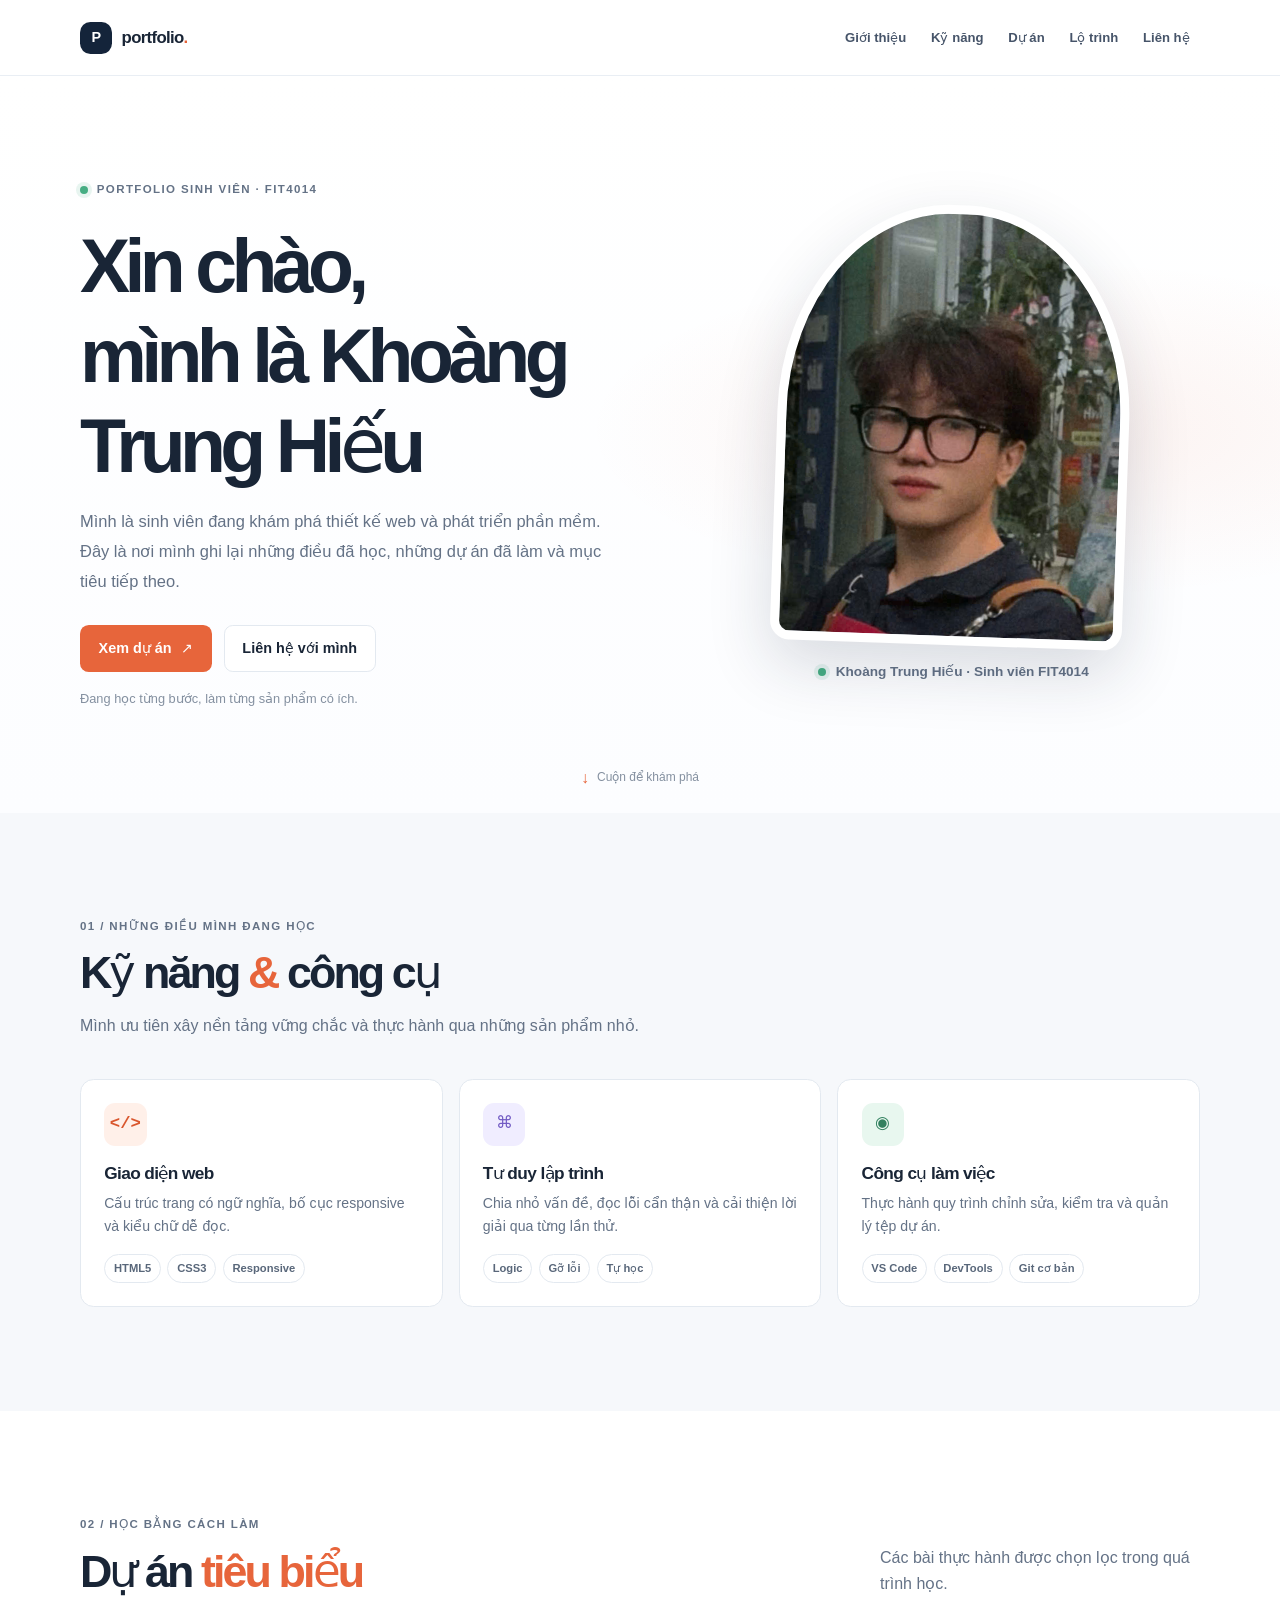
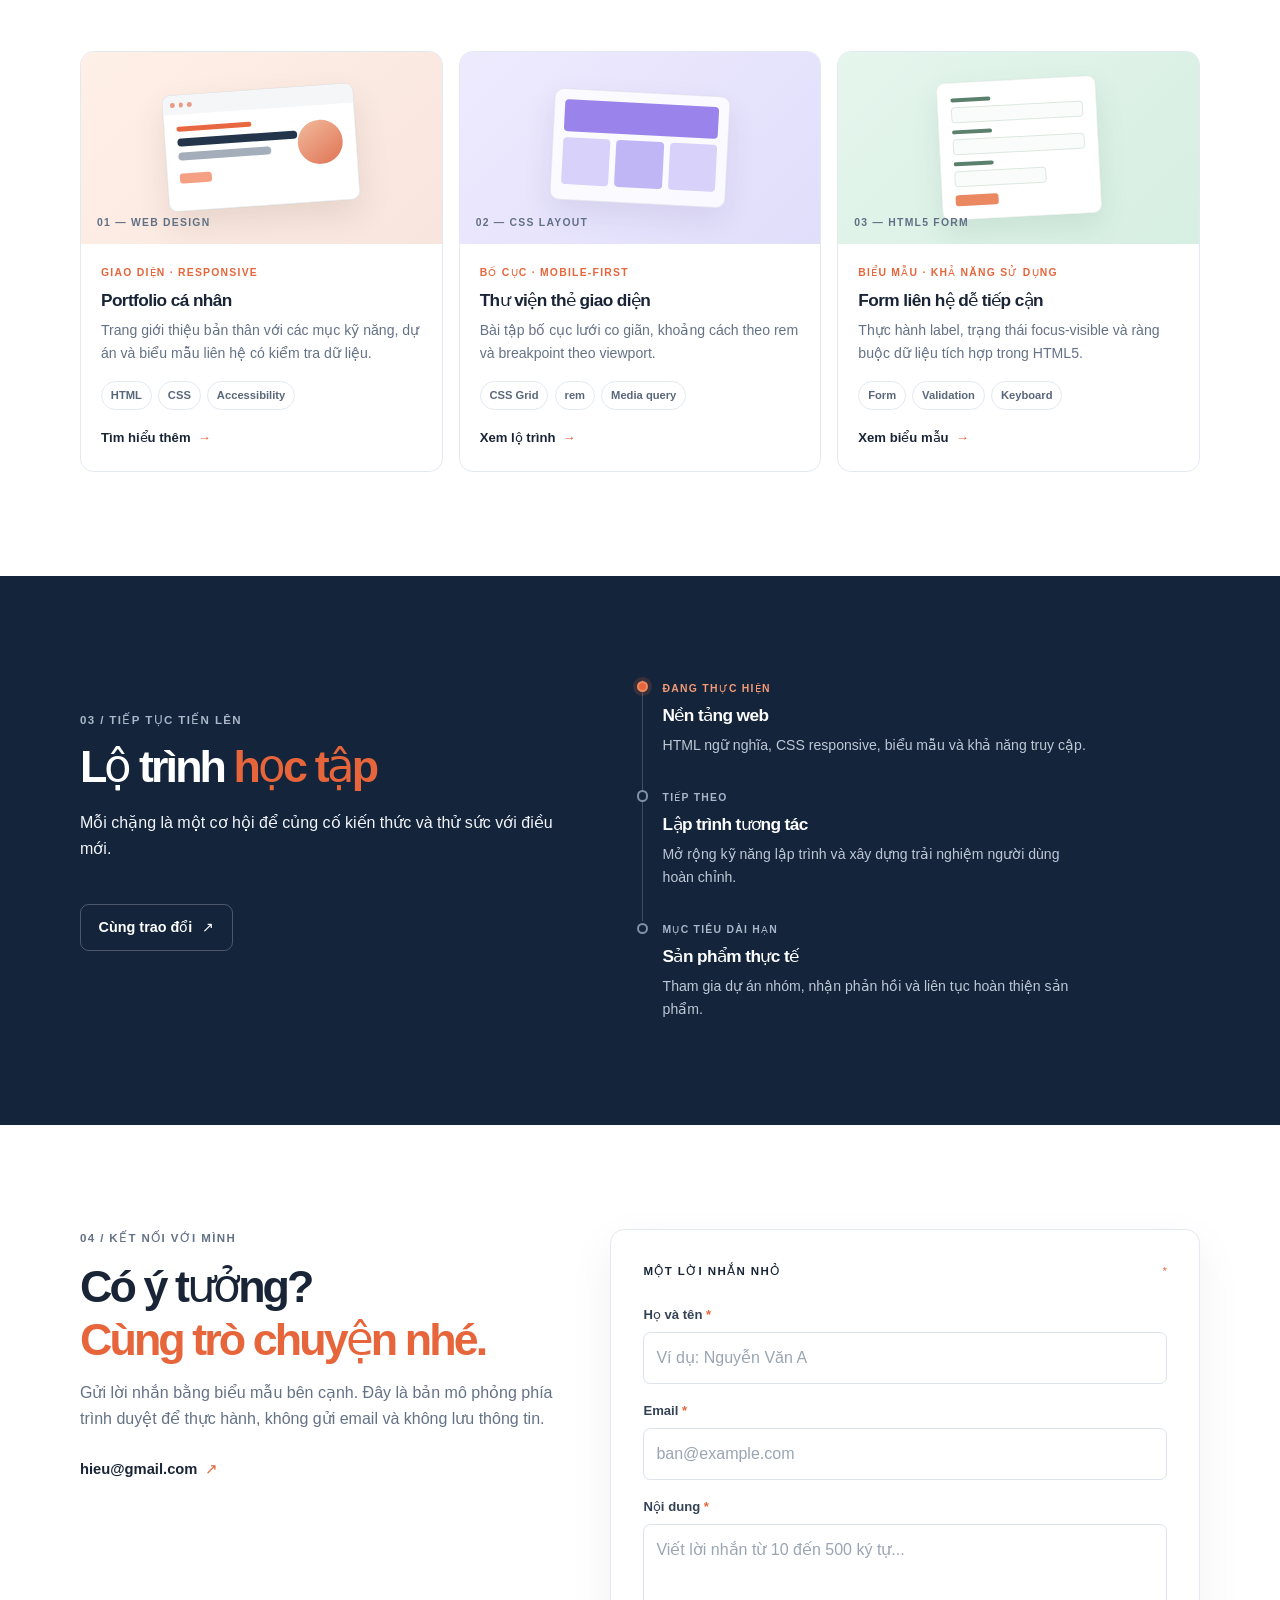
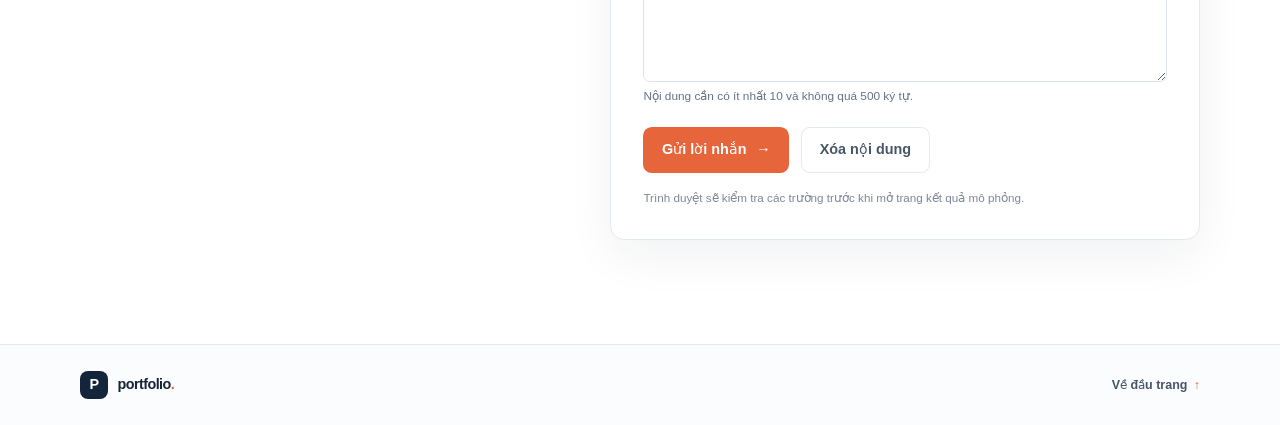
==== commit fa2436f9: "Prepare Lab 8 portfolio handoff Co-authored-by: Copilot <223556219+Copilot@users.noreply.github.com>" ====
--- a/index.html
+++ b/index.html
@@ -55,56 +55,19 @@
               Đang học từng bước, làm từng sản phẩm có ích.
             </p>
           </div>
-          <div
-            class="hero-art"
-            aria-label="Minh họa các thẻ giao diện và mã HTML"
-            role="img"
-          >
-            <div class="art-orbit orbit-one"></div>
-            <div class="art-orbit orbit-two"></div>
-            <div class="code-card">
-              <div class="code-top">
-                <span></span><span></span><span></span
-                ><small>hello-world.html</small>
-              </div>
-              <div class="code-lines" aria-hidden="true">
-                <p>
-                  <span class="code-muted">01</span>
-                  <span class="code-purple">&lt;main&gt;</span>
-                </p>
-                <p>
-                  <span class="code-muted">02</span> &nbsp;
-                  <span class="code-blue">&lt;h1&gt;</span>Xin chào!<span
-                    class="code-blue"
-                    >&lt;/h1&gt;</span
-                  >
-                </p>
-                <p>
-                  <span class="code-muted">03</span> &nbsp;
-                  <span class="code-purple">&lt;p&gt;</span>Đang học web<span
-                    class="code-purple"
-                    >&lt;/p&gt;</span
-                  >
-                </p>
-                <p>
-                  <span class="code-muted">04</span>
-                  <span class="code-purple">&lt;/main&gt;</span>
-                </p>
-              </div>
-              <div class="code-footer">
-                <span class="status-dot" aria-hidden="true"></span> một dòng
-                code mỗi ngày
-              </div>
-            </div>
-            <div class="floating-chip chip-html">
-              <span aria-hidden="true">&lt;/&gt;</span> HTML5
-            </div>
-            <div class="floating-chip chip-css">
-              <span aria-hidden="true">✳</span> CSS
-            </div>
-            <span class="hero-spark spark-one" aria-hidden="true">✳</span>
-            <span class="hero-spark spark-two" aria-hidden="true">✦</span>
-          </div>
+          <figure class="hero-art">
+            <div class="portrait-frame">
+              <img
+                class="portrait-image"
+                src="assets/hieu.jpg"
+                alt="Ảnh cá nhân của Khoàng Trung Hiếu"
+              />
+            </div>
+            <figcaption class="portrait-caption">
+              <span class="status-dot" aria-hidden="true"></span>
+              Khoàng Trung Hiếu · Sinh viên FIT4014
+            </figcaption>
+          </figure>
         </div>
         <a class="scroll-cue" href="#skills"
           ><span aria-hidden="true">↓</span> Cuộn để khám phá</a
--- a/css/style.css
+++ b/css/style.css
@@ -352,186 +352,40 @@
   font-size: 0.8rem;
 }
 
-/* Vùng minh họa làm gốc định vị cho các hình trang trí tuyệt đối. */
+/* Căn ảnh chân dung và chú thích trong cột giới thiệu. */
 .hero-art {
-  position: relative;
   display: grid;
-  min-height: 19rem;
-  place-items: center;
-  isolation: isolate;
-}
-
-/* Các vòng trang trí đặt phía sau card, không chiếm chỗ trong luồng bố cục. */
-.art-orbit {
-  position: absolute;
-  z-index: -1;
-  border: 1px solid rgb(231 101 59 / 14%);
-  border-radius: 50%;
-}
-
-/* Vòng nhỏ và lớn tạo nhiều lớp chiều sâu quanh minh họa. */
-.orbit-one {
-  width: 19rem;
-  aspect-ratio: 1;
-}
-
-/* Vòng ngoài đổi viền nhạt hơn để không cạnh tranh với nội dung. */
-.orbit-two {
-  width: 24rem;
-  aspect-ratio: 1;
-  border-color: rgb(20 36 58 / 7%);
-}
-
-/* Thẻ minh họa mã giả: giới hạn chiều rộng, cắt nội dung thừa và tạo bóng. */
-.code-card {
-  z-index: 1;
+  justify-items: center;
+  gap: 1rem;
+  margin: 0;
+}
+
+.portrait-frame {
   width: min(100%, 22rem);
   overflow: hidden;
-  border: 1px solid rgb(255 255 255 / 20%);
-  border-radius: 0.9rem;
-  color: #dae6f5;
-  background: #17283e;
-  box-shadow: 0 1.5rem 4rem rgb(24 40 61 / 20%);
-  transform: rotate(-2deg);
-  transition: transform 180ms ease;
-}
-
-/* Rê chuột làm thẻ thẳng nhẹ và nâng lên; không thay đổi kích thước bố cục. */
-.code-card:hover {
-  transform: rotate(0) translateY(-0.25rem);
-}
-
-/* Thanh tiêu đề giả lập cửa sổ trình soạn thảo. */
-.code-top {
-  display: flex;
-  height: 2.9rem;
-  align-items: center;
-  gap: 0.4rem;
-  padding-inline: 1rem;
-  border-bottom: 1px solid rgb(255 255 255 / 8%);
-}
-
-/* Ba chấm màu biểu thị nút cửa sổ trang trí. */
-.code-top>span {
-  width: 0.52rem;
-  height: 0.52rem;
-  border-radius: 50%;
-  background: #ee7761;
-}
-
-/* Chấm thứ hai dùng màu vàng. */
-.code-top>span:nth-child(2) {
-  background: #e7b75a;
-}
-
-/* Chấm thứ ba dùng màu xanh. */
-.code-top>span:nth-child(3) {
-  background: #64ba8c;
-}
-
-/* Tên tệp được đẩy sang phải trong thanh tiêu đề. */
-.code-top small {
-  margin-left: auto;
-  color: #9cabc0;
-  font-size: 0.7rem;
-}
-
-/* Khối mã giả dùng font monospace để giống trình soạn thảo. */
-.code-lines {
-  padding: 1.1rem 1rem;
-  font-family: Consolas, "Courier New", monospace;
-  font-size: 0.77rem;
-}
-
-/* Mỗi dòng có khoảng cách dọc đều, không phụ thuộc margin mặc định của p. */
-.code-lines p {
-  margin: 0.8rem 0;
-}
-
-/* Màu riêng cho số dòng, thẻ và văn bản trong minh họa mã. */
-.code-muted {
-  color: #6b7c92;
-}
-
-/* Tô màu cú pháp minh họa. */
-.code-purple {
-  color: #c4a5ff;
-}
-
-/* Tô màu cú pháp minh họa. */
-.code-blue {
-  color: #75c9e8;
-}
-
-/* Chân thẻ mã đặt thông điệp trạng thái và đường phân cách. */
-.code-footer {
+  aspect-ratio: 4 / 5;
+  border: 0.6rem solid white;
+  border-radius: 48% 48% 1.2rem 1.2rem;
+  background: var(--soft);
+  box-shadow: 0 1.5rem 4rem rgb(24 40 61 / 16%);
+  transform: rotate(2deg);
+}
+
+.portrait-image {
+  display: block;
+  width: 100%;
+  height: 100%;
+  object-fit: cover;
+  object-position: center 35%;
+}
+
+.portrait-caption {
   display: flex;
   align-items: center;
   gap: 0.6rem;
-  padding: 0.8rem 1rem;
-  border-top: 1px solid rgb(255 255 255 / 8%);
-  color: #a7b5c7;
-  font-size: 0.72rem;
-}
-
-/* Nhãn nổi đặt tuyệt đối trong vùng minh họa, phía trên các vòng trang trí. */
-.floating-chip {
-  position: absolute;
-  z-index: 2;
-  display: flex;
-  align-items: center;
-  gap: 0.5rem;
-  padding: 0.55rem 0.8rem;
-  border: 1px solid var(--line);
-  border-radius: 0.6rem;
-  background: white;
-  box-shadow: 0 0.5rem 1.5rem rgb(31 47 69 / 8%);
-  font-size: 0.76rem;
-  font-weight: 700;
-}
-
-/* Biểu tượng trong nhãn nổi lấy màu nhấn mặc định. */
-.floating-chip span {
-  color: var(--accent);
-  font-size: 1rem;
-}
-
-/* Vị trí nhãn công nghệ HTML trên vùng minh họa. */
-.chip-html {
-  top: 15%;
-  left: 0;
-}
-
-/* Vị trí nhãn công nghệ CSS đối diện nhãn HTML. */
-.chip-css {
-  right: 0;
-  bottom: 12%;
-}
-
-/* Biểu tượng CSS dùng màu tím để phân biệt nhãn. */
-.chip-css span {
-  color: var(--purple);
-}
-
-/* Các ký hiệu trang trí đặt tuyệt đối và không tham gia bố cục. */
-.hero-spark {
-  position: absolute;
-  color: var(--accent);
-}
-
-/* Vị trí và kích thước ký hiệu trang trí phía trên. */
-.spark-one {
-  top: 12%;
-  right: 12%;
-  font-size: 1.4rem;
-}
-
-/* Ký hiệu phía dưới đổi màu để tạo cân bằng thị giác. */
-.spark-two {
-  bottom: 16%;
-  left: 5%;
-  color: var(--purple);
-  font-size: 1.1rem;
+  color: var(--muted);
+  font-size: 0.85rem;
+  font-weight: 600;
 }
 
 /* Gợi ý cuộn được căn giữa đáy hero; transform chỉ dùng để căn vị trí. */
@@ -1562,6 +1416,10 @@
     min-height: 17rem;
   }
 
+  .portrait-frame {
+    width: min(78%, 19rem);
+  }
+
   /* Hàng tiêu đề xếp dọc thay vì đặt mô tả cạnh tiêu đề. */
   .heading-row {
     align-items: flex-start;
@@ -1614,11 +1472,6 @@
     width: 100%;
   }
 
-  /* Nhãn nổi nhỏ lại để không che hình minh họa. */
-  .floating-chip {
-    padding: 0.45rem 0.6rem;
-    font-size: 0.7rem;
-  }
 }
 
 /* Tôn trọng tùy chọn giảm chuyển động của hệ điều hành/người dùng.
